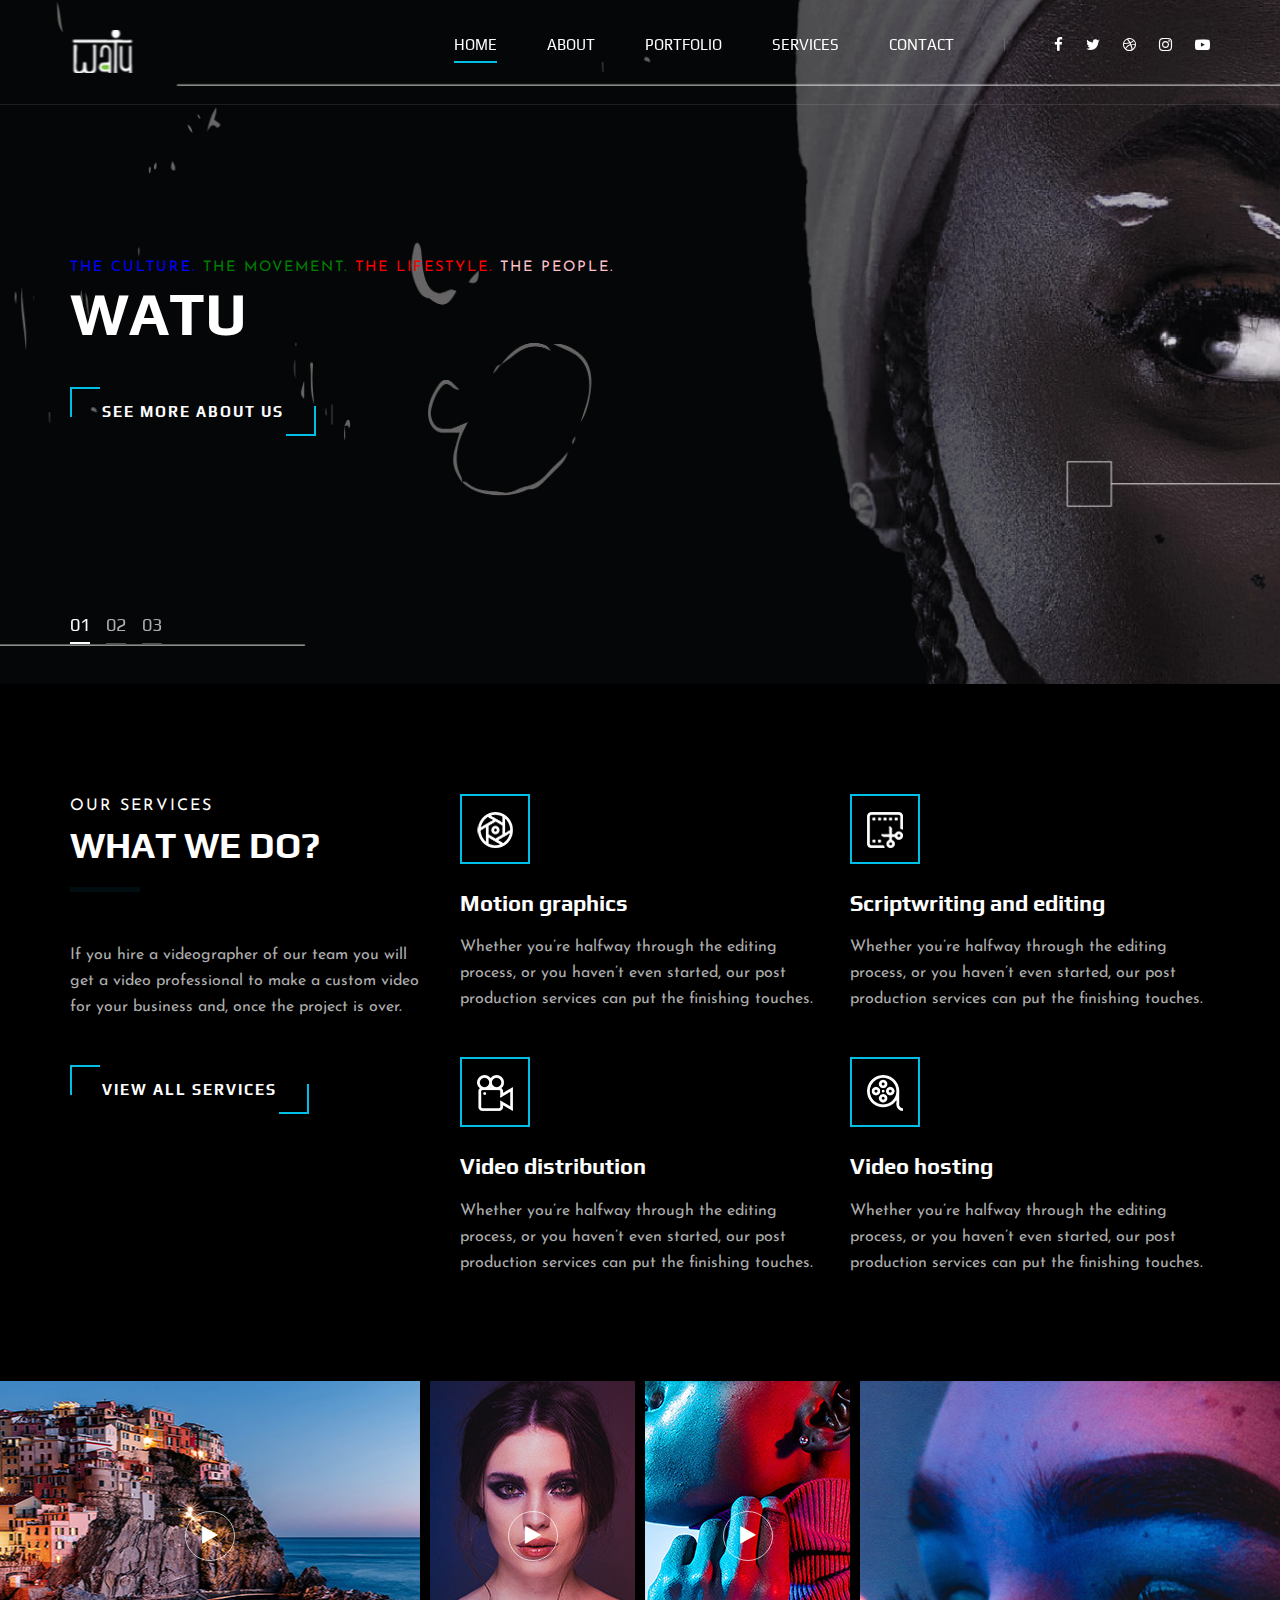
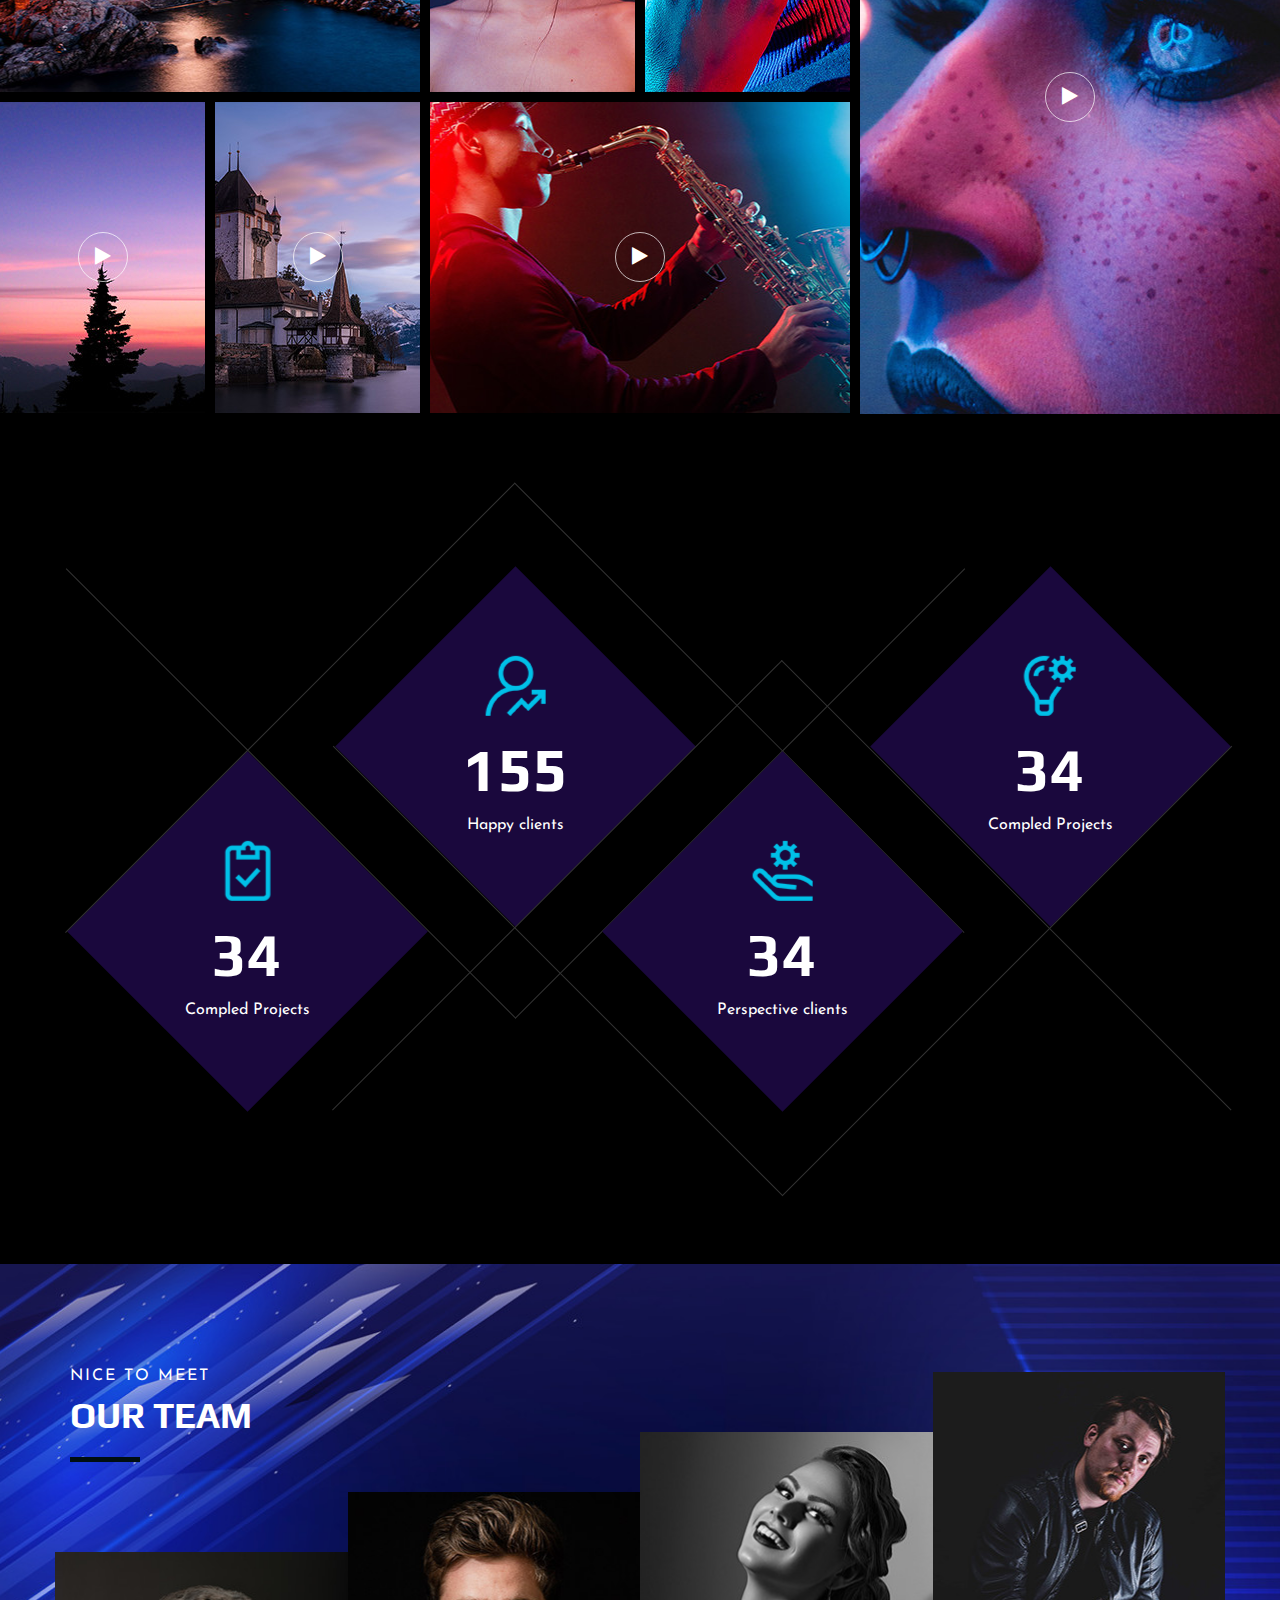
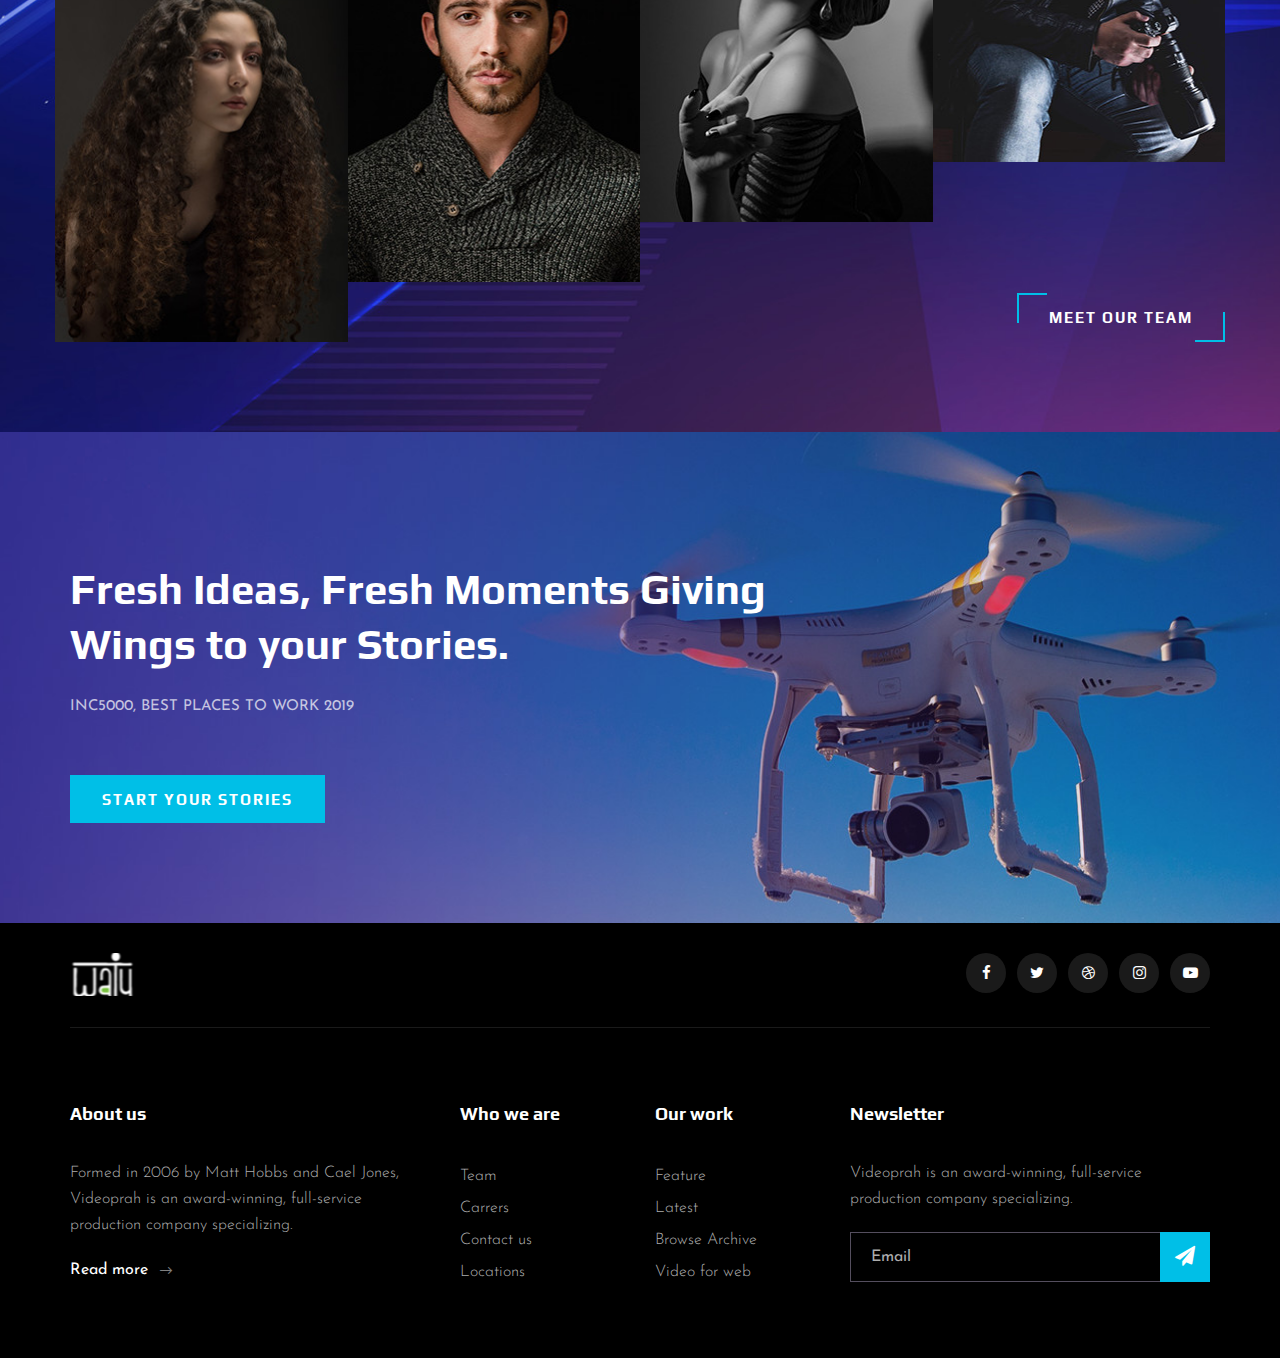
==== index.html @ 310c3f89 "first commit" ====
<!DOCTYPE html>
<html lang="zxx">

<head>
    <meta charset="UTF-8">
    <meta name="description" content="Watu Co">
    <meta name="keywords" content="Videograph, unica, creative, html">
    <meta name="viewport" content="width=device-width, initial-scale=1.0">
    <meta http-equiv="X-UA-Compatible" content="ie=edge">
    <link rel="icon" type="image/png" href="img/logo.png" />
    <title>WATU</title>

    <!-- Google Font -->
    <link href="https://fonts.googleapis.com/css2?family=Play:wght@400;700&display=swap" rel="stylesheet">
    <link href="https://fonts.googleapis.com/css2?family=Josefin+Sans:wght@300;400;500;600;700&display=swap"
        rel="stylesheet">

    <!-- Css Styles -->
    <link rel="stylesheet" href="css/bootstrap.min.css" type="text/css">
    <link rel="stylesheet" href="css/font-awesome.min.css" type="text/css">
    <link rel="stylesheet" href="css/elegant-icons.css" type="text/css">
    <link rel="stylesheet" href="css/owl.carousel.min.css" type="text/css">
    <link rel="stylesheet" href="css/magnific-popup.css" type="text/css">
    <link rel="stylesheet" href="css/slicknav.min.css" type="text/css">
    <link rel="stylesheet" href="css/style.css" type="text/css">
</head>

<body>
    <!-- Page Preloder -->
    <div id="preloder">
        <div class="loader"></div>
    </div>

    <!-- Header Section Begin -->
    <header class="header">
        <div class="container">
            <div class="row">
                <div class="col-lg-2">
                    <div class="header__logo">
                        <a href="./index.html"><img src="img/logo.png" alt=""></a>
                    </div>
                </div>
                <div class="col-lg-10">
                    <div class="header__nav__option">
                        <nav class="header__nav__menu mobile-menu">
                            <ul>
                                <li class="active"><a href="./index.html">Home</a></li>
                                <li><a href="./about.html">About</a></li>
                                <li><a href="./portfolio.html">Portfolio</a></li>
                                <li><a href="./services.html">Services</a></li>
                                <!-- <li><a href="#">Pages</a>
                                    <ul class="dropdown">
                                        <li><a href="./about.html">About</a></li>
                                        <li><a href="./portfolio.html">Portfolio</a></li>
                                        <li><a href="./blog.html">Blog</a></li>
                                        <li><a href="./blog-details.html">Blog Details</a></li>
                                    </ul>
                                </li> -->
                                <li><a href="./contact.html">Contact</a></li>
                            </ul>
                        </nav>
                        <div class="header__nav__social">
                            <a href="#"><i class="fa fa-facebook"></i></a>
                            <a href="#"><i class="fa fa-twitter"></i></a>
                            <a href="#"><i class="fa fa-dribbble"></i></a>
                            <a href="#"><i class="fa fa-instagram"></i></a>
                            <a href="#"><i class="fa fa-youtube-play"></i></a>
                        </div>
                    </div>
                </div>
            </div>
            <div id="mobile-menu-wrap"></div>
        </div>
    </header>
    <!-- Header End -->

    <!-- Hero Section Begin -->
    <section class="hero">
        <div class="hero__slider owl-carousel">
            <div class="hero__item set-bg" data-setbg="img/hero/hero-1.jpg">
                <div class="container">
                    <div class="row">
                        <div class="col-lg-6">
                            <div class="hero__text multi_color_text">
                                <!-- <span>THE CULTURE. THE MOVEMENT. THE LIFESTYLE. THE PEOPLE</span> -->
                                <!-- <span class="multi-color-text">THE CULTURE. THE MOVEMENT. THE LIFESTYLE. THE
                                    PEOPLE.</span> -->
                                <!-- To have all the words in different spans appear as one continuous sentence without line breaks, 
                                    you can use CSS to set the span elements to display: inline and remove any line breaks. Here's an updated example: -->
                                <span style="color: blue">THE CULTURE.</span><span style="color: green"> THE
                                    MOVEMENT.</span><span style="color: red"> THE LIFESTYLE.</span><span
                                    style="color: pink"> THE PEOPLE.</span>
                                <h2>WATU</h2>
                                <a href="#" class="primary-btn">See more about us</a>
                            </div>
                        </div>
                    </div>
                </div>
            </div>
            <div class="hero__item set-bg" data-setbg="img/hero/hero-1.jpg">
                <div class="container">
                    <div class="row">
                        <div class="col-lg-6">
                            <div class="hero__text multi_color_text">
                                <span style="color: blue">THE CULTURE.</span><span style="color: green"> THE
                                    MOVEMENT.</span><span style="color: red"> THE LIFESTYLE.</span><span
                                    style="color: pink"> THE PEOPLE.</span>
                                <h2>WATU</h2>
                                <a href="#" class="primary-btn">See more about us</a>
                            </div>
                        </div>
                    </div>
                </div>
            </div>
            <div class="hero__item set-bg" data-setbg="img/hero/hero-1.jpg">
                <div class="container">
                    <div class="row">
                        <div class="col-lg-6">
                            <div class="hero__text multi_color_text">
                                <span style="color: blue">THE CULTURE.</span><span style="color: green"> THE
                                    MOVEMENT.</span><span style="color: red"> THE LIFESTYLE.</span><span
                                    style="color: pink"> THE PEOPLE.</span>
                                <h2>WATU</h2>
                                <a href="#" class="primary-btn">See more about us</a>
                            </div>
                        </div>
                    </div>
                </div>
            </div>
        </div>
    </section>
    <!-- Hero Section End -->

    <!-- Services Section Begin -->
    <section class="services spad">
        <div class="container">
            <div class="row">
                <div class="col-lg-4">
                    <div class="services__title">
                        <div class="section-title">
                            <span>Our services</span>
                            <h2>What We do?</h2>
                        </div>
                        <p>If you hire a videographer of our team you will get a video professional to make a custom
                            video for your business and, once the project is over.</p>
                        <a href="#" class="primary-btn">View all services</a>
                    </div>
                </div>
                <div class="col-lg-8">
                    <div class="row">
                        <div class="col-lg-6 col-md-6 col-sm-6">
                            <div class="services__item">
                                <div class="services__item__icon">
                                    <img src="img/icons/si-1.png" alt="">
                                </div>
                                <h4>Motion graphics</h4>
                                <p>Whether you’re halfway through the editing process, or you haven’t even started, our
                                    post production services can put the finishing touches.</p>
                            </div>
                        </div>
                        <div class="col-lg-6 col-md-6 col-sm-6">
                            <div class="services__item">
                                <div class="services__item__icon">
                                    <img src="img/icons/si-2.png" alt="">
                                </div>
                                <h4>Scriptwriting and editing</h4>
                                <p>Whether you’re halfway through the editing process, or you haven’t even started, our
                                    post production services can put the finishing touches.</p>
                            </div>
                        </div>
                        <div class="col-lg-6 col-md-6 col-sm-6">
                            <div class="services__item">
                                <div class="services__item__icon">
                                    <img src="img/icons/si-3.png" alt="">
                                </div>
                                <h4>Video distribution</h4>
                                <p>Whether you’re halfway through the editing process, or you haven’t even started, our
                                    post production services can put the finishing touches.</p>
                            </div>
                        </div>
                        <div class="col-lg-6 col-md-6 col-sm-6">
                            <div class="services__item">
                                <div class="services__item__icon">
                                    <img src="img/icons/si-4.png" alt="">
                                </div>
                                <h4>Video hosting</h4>
                                <p>Whether you’re halfway through the editing process, or you haven’t even started, our
                                    post production services can put the finishing touches.</p>
                            </div>
                        </div>
                    </div>
                </div>
            </div>
        </div>
    </section>
    <!-- Services Section End -->

    <!-- Work Section Begin -->
    <section class="work">
        <div class="work__gallery">
            <div class="grid-sizer"></div>
            <div class="work__item wide__item set-bg" data-setbg="img/work/work-1.jpg">
                <a href="https://www.youtube.com/watch?v=LXb3EKWsInQ" class="play-btn video-popup"><i
                        class="fa fa-play"></i></a>
                <div class="work__item__hover">
                    <h4>VIP Auto Tires & Service</h4>
                    <ul>
                        <li>eCommerce</li>
                        <li>Magento</li>
                    </ul>
                </div>
            </div>
            <div class="work__item small__item set-bg" data-setbg="img/work/work-2.jpg">
                <a href="https://www.youtube.com/watch?v=LXb3EKWsInQ" class="play-btn video-popup"><i
                        class="fa fa-play"></i></a>
            </div>
            <div class="work__item small__item set-bg" data-setbg="img/work/work-3.jpg">
                <a href="https://www.youtube.com/watch?v=LXb3EKWsInQ" class="play-btn video-popup"><i
                        class="fa fa-play"></i></a>
            </div>
            <div class="work__item large__item set-bg" data-setbg="img/work/work-4.jpg">
                <a href="https://www.youtube.com/watch?v=LXb3EKWsInQ" class="play-btn video-popup"><i
                        class="fa fa-play"></i></a>
                <div class="work__item__hover">
                    <h4>VIP Auto Tires & Service</h4>
                    <ul>
                        <li>eCommerce</li>
                        <li>Magento</li>
                    </ul>
                </div>
            </div>
            <div class="work__item small__item set-bg" data-setbg="img/work/work-5.jpg">
                <a href="https://www.youtube.com/watch?v=LXb3EKWsInQ" class="play-btn video-popup"><i
                        class="fa fa-play"></i></a>
            </div>
            <div class="work__item small__item set-bg" data-setbg="img/work/work-6.jpg">
                <a href="https://www.youtube.com/watch?v=LXb3EKWsInQ" class="play-btn video-popup"><i
                        class="fa fa-play"></i></a>
            </div>
            <div class="work__item wide__item set-bg" data-setbg="img/work/work-7.jpg">
                <a href="https://www.youtube.com/watch?v=LXb3EKWsInQ" class="play-btn video-popup"><i
                        class="fa fa-play"></i></a>
                <div class="work__item__hover">
                    <h4>VIP Auto Tires & Service</h4>
                    <ul>
                        <li>eCommerce</li>
                        <li>Magento</li>
                    </ul>
                </div>
            </div>
        </div>
    </section>
    <!-- Work Section End -->

    <!-- Counter Section Begin -->
    <section class="counter">
        <div class="container">
            <div class="counter__content">
                <div class="row">
                    <div class="col-lg-3 col-md-6 col-sm-6">
                        <div class="counter__item">
                            <div class="counter__item__text">
                                <img src="img/icons/ci-1.png" alt="">
                                <h2 class="counter_num">230</h2>
                                <p>Compled Projects</p>
                            </div>
                        </div>
                    </div>
                    <div class="col-lg-3 col-md-6 col-sm-6">
                        <div class="counter__item second__item">
                            <div class="counter__item__text">
                                <img src="img/icons/ci-2.png" alt="">
                                <h2 class="counter_num">1068</h2>
                                <p>Happy clients</p>
                            </div>
                        </div>
                    </div>
                    <div class="col-lg-3 col-md-6 col-sm-6">
                        <div class="counter__item third__item">
                            <div class="counter__item__text">
                                <img src="img/icons/ci-3.png" alt="">
                                <h2 class="counter_num">230</h2>
                                <p>Perspective clients</p>
                            </div>
                        </div>
                    </div>
                    <div class="col-lg-3 col-md-6 col-sm-6">
                        <div class="counter__item four__item">
                            <div class="counter__item__text">
                                <img src="img/icons/ci-4.png" alt="">
                                <h2 class="counter_num">230</h2>
                                <p>Compled Projects</p>
                            </div>
                        </div>
                    </div>
                </div>
            </div>
        </div>
    </section>
    <!-- Counter Section End -->

    <!-- Team Section Begin -->
    <section class="team spad set-bg" data-setbg="img/team-bg.jpg">
        <div class="container">
            <div class="row">
                <div class="col-lg-12">
                    <div class="section-title team__title">
                        <span>Nice to meet</span>
                        <h2>OUR Team</h2>
                    </div>
                </div>
            </div>
            <div class="row">
                <div class="col-lg-3 col-md-6 col-sm-6 p-0">
                    <div class="team__item set-bg" data-setbg="img/team/team-1.jpg">
                        <div class="team__item__text">
                            <h4>AMANDA STONE</h4>
                            <p>Videographer</p>
                            <div class="team__item__social">
                                <a href="#"><i class="fa fa-facebook"></i></a>
                                <a href="#"><i class="fa fa-twitter"></i></a>
                                <a href="#"><i class="fa fa-dribbble"></i></a>
                                <a href="#"><i class="fa fa-instagram"></i></a>
                            </div>
                        </div>
                    </div>
                </div>
                <div class="col-lg-3 col-md-6 col-sm-6 p-0">
                    <div class="team__item team__item--second set-bg" data-setbg="img/team/team-2.jpg">
                        <div class="team__item__text">
                            <h4>AMANDA STONE</h4>
                            <p>Videographer</p>
                            <div class="team__item__social">
                                <a href="#"><i class="fa fa-facebook"></i></a>
                                <a href="#"><i class="fa fa-twitter"></i></a>
                                <a href="#"><i class="fa fa-dribbble"></i></a>
                                <a href="#"><i class="fa fa-instagram"></i></a>
                            </div>
                        </div>
                    </div>
                </div>
                <div class="col-lg-3 col-md-6 col-sm-6 p-0">
                    <div class="team__item team__item--third set-bg" data-setbg="img/team/team-3.jpg">
                        <div class="team__item__text">
                            <h4>AMANDA STONE</h4>
                            <p>Videographer</p>
                            <div class="team__item__social">
                                <a href="#"><i class="fa fa-facebook"></i></a>
                                <a href="#"><i class="fa fa-twitter"></i></a>
                                <a href="#"><i class="fa fa-dribbble"></i></a>
                                <a href="#"><i class="fa fa-instagram"></i></a>
                            </div>
                        </div>
                    </div>
                </div>
                <div class="col-lg-3 col-md-6 col-sm-6 p-0">
                    <div class="team__item team__item--four set-bg" data-setbg="img/team/team-4.jpg">
                        <div class="team__item__text">
                            <h4>AMANDA STONE</h4>
                            <p>Videographer</p>
                            <div class="team__item__social">
                                <a href="#"><i class="fa fa-facebook"></i></a>
                                <a href="#"><i class="fa fa-twitter"></i></a>
                                <a href="#"><i class="fa fa-dribbble"></i></a>
                                <a href="#"><i class="fa fa-instagram"></i></a>
                            </div>
                        </div>
                    </div>
                </div>
                <div class="col-lg-12 p-0">
                    <div class="team__btn">
                        <a href="#" class="primary-btn">Meet Our Team</a>
                    </div>
                </div>
            </div>
        </div>
    </section>
    <!-- Team Section End -->

    <!-- Call To Action Section Begin -->
    <section class="callto spad set-bg" data-setbg="img/callto-bg.jpg">
        <div class="container">
            <div class="row">
                <div class="col-lg-8">
                    <div class="callto__text">
                        <h2>Fresh Ideas, Fresh Moments Giving Wings to your Stories.</h2>
                        <p>INC5000, Best places to work 2019</p>
                        <a href="#">Start your stories</a>
                    </div>
                </div>
            </div>
        </div>
    </section>
    <!-- Call To Action Section End -->

    <!-- Footer Section Begin -->
    <footer class="footer">
        <div class="container">
            <div class="footer__top">
                <div class="row">
                    <div class="col-lg-6 col-md-6">
                        <div class="footer__top__logo">
                            <a href="#"><img src="img/logo.png" alt=""></a>
                        </div>
                    </div>
                    <div class="col-lg-6 col-md-6">
                        <div class="footer__top__social">
                            <a href="#"><i class="fa fa-facebook"></i></a>
                            <a href="#"><i class="fa fa-twitter"></i></a>
                            <a href="#"><i class="fa fa-dribbble"></i></a>
                            <a href="#"><i class="fa fa-instagram"></i></a>
                            <a href="#"><i class="fa fa-youtube-play"></i></a>
                        </div>
                    </div>
                </div>
            </div>
            <div class="footer__option">
                <div class="row">
                    <div class="col-lg-4 col-md-6 col-sm-6">
                        <div class="footer__option__item">
                            <h5>About us</h5>
                            <p>Formed in 2006 by Matt Hobbs and Cael Jones, Videoprah is an award-winning, full-service
                                production company specializing.</p>
                            <a href="#" class="read__more">Read more <span class="arrow_right"></span></a>
                        </div>
                    </div>
                    <div class="col-lg-2 col-md-3 col-sm-3">
                        <div class="footer__option__item">
                            <h5>Who we are</h5>
                            <ul>
                                <li><a href="#">Team</a></li>
                                <li><a href="#">Carrers</a></li>
                                <li><a href="#">Contact us</a></li>
                                <li><a href="#">Locations</a></li>
                            </ul>
                        </div>
                    </div>
                    <div class="col-lg-2 col-md-3 col-sm-3">
                        <div class="footer__option__item">
                            <h5>Our work</h5>
                            <ul>
                                <li><a href="#">Feature</a></li>
                                <li><a href="#">Latest</a></li>
                                <li><a href="#">Browse Archive</a></li>
                                <li><a href="#">Video for web</a></li>
                            </ul>
                        </div>
                    </div>
                    <div class="col-lg-4 col-md-12">
                        <div class="footer__option__item">
                            <h5>Newsletter</h5>
                            <p>Videoprah is an award-winning, full-service production company specializing.</p>
                            <form action="#">
                                <input type="text" placeholder="Email">
                                <button type="submit"><i class="fa fa-send"></i></button>
                            </form>
                        </div>
                    </div>
                </div>
            </div>
        </div>
    </footer>
    <!-- Footer Section End -->

    <!-- Js Plugins -->
    <script src="js/jquery-3.3.1.min.js"></script>
    <script src="js/bootstrap.min.js"></script>
    <script src="js/jquery.magnific-popup.min.js"></script>
    <script src="js/mixitup.min.js"></script>
    <script src="js/masonry.pkgd.min.js"></script>
    <script src="js/jquery.slicknav.js"></script>
    <script src="js/owl.carousel.min.js"></script>
    <script src="js/main.js"></script>
</body>

</html>
---- css/elegant-icons.css ----
@font-face {
	font-family: 'ElegantIcons';
	src:url('../fonts/ElegantIcons.eot');
	src:url('../fonts/ElegantIcons.eot?#iefix') format('embedded-opentype'),
		url('../fonts/ElegantIcons.woff') format('woff'),
		url('../fonts/ElegantIcons.ttf') format('truetype'),
		url('../fonts/ElegantIcons.svg#ElegantIcons') format('svg');
	font-weight: normal;
	font-style: normal;
}

/* Use the following CSS code if you want to use data attributes for inserting your icons */
[data-icon]:before {
	font-family: 'ElegantIcons';
	content: attr(data-icon);
	speak: none;
	font-weight: normal;
	font-variant: normal;
	text-transform: none;
	line-height: 1;
	-webkit-font-smoothing: antialiased;
	-moz-osx-font-smoothing: grayscale;
}

/* Use the following CSS code if you want to have a class per icon */
/*
Instead of a list of all class selectors,
you can use the generic selector below, but it's slower:
[class*="your-class-prefix"] {
*/
.arrow_up, .arrow_down, .arrow_left, .arrow_right, .arrow_left-up, .arrow_right-up, .arrow_right-down, .arrow_left-down, .arrow-up-down, .arrow_up-down_alt, .arrow_left-right_alt, .arrow_left-right, .arrow_expand_alt2, .arrow_expand_alt, .arrow_condense, .arrow_expand, .arrow_move, .arrow_carrot-up, .arrow_carrot-down, .arrow_carrot-left, .arrow_carrot-right, .arrow_carrot-2up, .arrow_carrot-2down, .arrow_carrot-2left, .arrow_carrot-2right, .arrow_carrot-up_alt2, .arrow_carrot-down_alt2, .arrow_carrot-left_alt2, .arrow_carrot-right_alt2, .arrow_carrot-2up_alt2, .arrow_carrot-2down_alt2, .arrow_carrot-2left_alt2, .arrow_carrot-2right_alt2, .arrow_triangle-up, .arrow_triangle-down, .arrow_triangle-left, .arrow_triangle-right, .arrow_triangle-up_alt2, .arrow_triangle-down_alt2, .arrow_triangle-left_alt2, .arrow_triangle-right_alt2, .arrow_back, .icon_minus-06, .icon_plus, .icon_close, .icon_check, .icon_minus_alt2, .icon_plus_alt2, .icon_close_alt2, .icon_check_alt2, .icon_zoom-out_alt, .icon_zoom-in_alt, .icon_search, .icon_box-empty, .icon_box-selected, .icon_minus-box, .icon_plus-box, .icon_box-checked, .icon_circle-empty, .icon_circle-slelected, .icon_stop_alt2, .icon_stop, .icon_pause_alt2, .icon_pause, .icon_menu, .icon_menu-square_alt2, .icon_menu-circle_alt2, .icon_ul, .icon_ol, .icon_adjust-horiz, .icon_adjust-vert, .icon_document_alt, .icon_documents_alt, .icon_pencil, .icon_pencil-edit_alt, .icon_pencil-edit, .icon_folder-alt, .icon_folder-open_alt, .icon_folder-add_alt, .icon_info_alt, .icon_error-oct_alt, .icon_error-circle_alt, .icon_error-triangle_alt, .icon_question_alt2, .icon_question, .icon_comment_alt, .icon_chat_alt, .icon_vol-mute_alt, .icon_volume-low_alt, .icon_volume-high_alt, .icon_quotations, .icon_quotations_alt2, .icon_clock_alt, .icon_lock_alt, .icon_lock-open_alt, .icon_key_alt, .icon_cloud_alt, .icon_cloud-upload_alt, .icon_cloud-download_alt, .icon_image, .icon_images, .icon_lightbulb_alt, .icon_gift_alt, .icon_house_alt, .icon_genius, .icon_mobile, .icon_tablet, .icon_laptop, .icon_desktop, .icon_camera_alt, .icon_mail_alt, .icon_cone_alt, .icon_ribbon_alt, .icon_bag_alt, .icon_creditcard, .icon_cart_alt, .icon_paperclip, .icon_tag_alt, .icon_tags_alt, .icon_trash_alt, .icon_cursor_alt, .icon_mic_alt, .icon_compass_alt, .icon_pin_alt, .icon_pushpin_alt, .icon_map_alt, .icon_drawer_alt, .icon_toolbox_alt, .icon_book_alt, .icon_calendar, .icon_film, .icon_table, .icon_contacts_alt, .icon_headphones, .icon_lifesaver, .icon_piechart, .icon_refresh, .icon_link_alt, .icon_link, .icon_loading, .icon_blocked, .icon_archive_alt, .icon_heart_alt, .icon_star_alt, .icon_star-half_alt, .icon_star, .icon_star-half, .icon_tools, .icon_tool, .icon_cog, .icon_cogs, .arrow_up_alt, .arrow_down_alt, .arrow_left_alt, .arrow_right_alt, .arrow_left-up_alt, .arrow_right-up_alt, .arrow_right-down_alt, .arrow_left-down_alt, .arrow_condense_alt, .arrow_expand_alt3, .arrow_carrot_up_alt, .arrow_carrot-down_alt, .arrow_carrot-left_alt, .arrow_carrot-right_alt, .arrow_carrot-2up_alt, .arrow_carrot-2dwnn_alt, .arrow_carrot-2left_alt, .arrow_carrot-2right_alt, .arrow_triangle-up_alt, .arrow_triangle-down_alt, .arrow_triangle-left_alt, .arrow_triangle-right_alt, .icon_minus_alt, .icon_plus_alt, .icon_close_alt, .icon_check_alt, .icon_zoom-out, .icon_zoom-in, .icon_stop_alt, .icon_menu-square_alt, .icon_menu-circle_alt, .icon_document, .icon_documents, .icon_pencil_alt, .icon_folder, .icon_folder-open, .icon_folder-add, .icon_folder_upload, .icon_folder_download, .icon_info, .icon_error-circle, .icon_error-oct, .icon_error-triangle, .icon_question_alt, .icon_comment, .icon_chat, .icon_vol-mute, .icon_volume-low, .icon_volume-high, .icon_quotations_alt, .icon_clock, .icon_lock, .icon_lock-open, .icon_key, .icon_cloud, .icon_cloud-upload, .icon_cloud-download, .icon_lightbulb, .icon_gift, .icon_house, .icon_camera, .icon_mail, .icon_cone, .icon_ribbon, .icon_bag, .icon_cart, .icon_tag, .icon_tags, .icon_trash, .icon_cursor, .icon_mic, .icon_compass, .icon_pin, .icon_pushpin, .icon_map, .icon_drawer, .icon_toolbox, .icon_book, .icon_contacts, .icon_archive, .icon_heart, .icon_profile, .icon_group, .icon_grid-2x2, .icon_grid-3x3, .icon_music, .icon_pause_alt, .icon_phone, .icon_upload, .icon_download, .social_facebook, .social_twitter, .social_pinterest, .social_googleplus, .social_tumblr, .social_tumbleupon, .social_wordpress, .social_instagram, .social_dribbble, .social_vimeo, .social_linkedin, .social_rss, .social_deviantart, .social_share, .social_myspace, .social_skype, .social_youtube, .social_picassa, .social_googledrive, .social_flickr, .social_blogger, .social_spotify, .social_delicious, .social_facebook_circle, .social_twitter_circle, .social_pinterest_circle, .social_googleplus_circle, .social_tumblr_circle, .social_stumbleupon_circle, .social_wordpress_circle, .social_instagram_circle, .social_dribbble_circle, .social_vimeo_circle, .social_linkedin_circle, .social_rss_circle, .social_deviantart_circle, .social_share_circle, .social_myspace_circle, .social_skype_circle, .social_youtube_circle, .social_picassa_circle, .social_googledrive_alt2, .social_flickr_circle, .social_blogger_circle, .social_spotify_circle, .social_delicious_circle, .social_facebook_square, .social_twitter_square, .social_pinterest_square, .social_googleplus_square, .social_tumblr_square, .social_stumbleupon_square, .social_wordpress_square, .social_instagram_square, .social_dribbble_square, .social_vimeo_square, .social_linkedin_square, .social_rss_square, .social_deviantart_square, .social_share_square, .social_myspace_square, .social_skype_square, .social_youtube_square, .social_picassa_square, .social_googledrive_square, .social_flickr_square, .social_blogger_square, .social_spotify_square, .social_delicious_square, .icon_printer, .icon_calulator, .icon_building, .icon_floppy, .icon_drive, .icon_search-2, .icon_id, .icon_id-2, .icon_puzzle, .icon_like, .icon_dislike, .icon_mug, .icon_currency, .icon_wallet, .icon_pens, .icon_easel, .icon_flowchart, .icon_datareport, .icon_briefcase, .icon_shield, .icon_percent, .icon_globe, .icon_globe-2, .icon_target, .icon_hourglass, .icon_balance, .icon_rook, .icon_printer-alt, .icon_calculator_alt, .icon_building_alt, .icon_floppy_alt, .icon_drive_alt, .icon_search_alt, .icon_id_alt, .icon_id-2_alt, .icon_puzzle_alt, .icon_like_alt, .icon_dislike_alt, .icon_mug_alt, .icon_currency_alt, .icon_wallet_alt, .icon_pens_alt, .icon_easel_alt, .icon_flowchart_alt, .icon_datareport_alt, .icon_briefcase_alt, .icon_shield_alt, .icon_percent_alt, .icon_globe_alt, .icon_clipboard {
	font-family: 'ElegantIcons';
	speak: none;
	font-style: normal;
	font-weight: normal;
	font-variant: normal;
	text-transform: none;
	line-height: 1;
	-webkit-font-smoothing: antialiased;
}
.arrow_up:before {
	content: "\21";
}
.arrow_down:before {
	content: "\22";
}
.arrow_left:before {
	content: "\23";
}
.arrow_right:before {
	content: "\24";
}
.arrow_left-up:before {
	content: "\25";
}
.arrow_right-up:before {
	content: "\26";
}
.arrow_right-down:before {
	content: "\27";
}
.arrow_left-down:before {
	content: "\28";
}
.arrow-up-down:before {
	content: "\29";
}
.arrow_up-down_alt:before {
	content: "\2a";
}
.arrow_left-right_alt:before {
	content: "\2b";
}
.arrow_left-right:before {
	content: "\2c";
}
.arrow_expand_alt2:before {
	content: "\2d";
}
.arrow_expand_alt:before {
	content: "\2e";
}
.arrow_condense:before {
	content: "\2f";
}
.arrow_expand:before {
	content: "\30";
}
.arrow_move:before {
	content: "\31";
}
.arrow_carrot-up:before {
	content: "\32";
}
.arrow_carrot-down:before {
	content: "\33";
}
.arrow_carrot-left:before {
	content: "\34";
}
.arrow_carrot-right:before {
	content: "\35";
}
.arrow_carrot-2up:before {
	content: "\36";
}
.arrow_carrot-2down:before {
	content: "\37";
}
.arrow_carrot-2left:before {
	content: "\38";
}
.arrow_carrot-2right:before {
	content: "\39";
}
.arrow_carrot-up_alt2:before {
	content: "\3a";
}
.arrow_carrot-down_alt2:before {
	content: "\3b";
}
.arrow_carrot-left_alt2:before {
	content: "\3c";
}
.arrow_carrot-right_alt2:before {
	content: "\3d";
}
.arrow_carrot-2up_alt2:before {
	content: "\3e";
}
.arrow_carrot-2down_alt2:before {
	content: "\3f";
}
.arrow_carrot-2left_alt2:before {
	content: "\40";
}
.arrow_carrot-2right_alt2:before {
	content: "\41";
}
.arrow_triangle-up:before {
	content: "\42";
}
.arrow_triangle-down:before {
	content: "\43";
}
.arrow_triangle-left:before {
	content: "\44";
}
.arrow_triangle-right:before {
	content: "\45";
}
.arrow_triangle-up_alt2:before {
	content: "\46";
}
.arrow_triangle-down_alt2:before {
	content: "\47";
}
.arrow_triangle-left_alt2:before {
	content: "\48";
}
.arrow_triangle-right_alt2:before {
	content: "\49";
}
.arrow_back:before {
	content: "\4a";
}
.icon_minus-06:before {
	content: "\4b";
}
.icon_plus:before {
	content: "\4c";
}
.icon_close:before {
	content: "\4d";
}
.icon_check:before {
	content: "\4e";
}
.icon_minus_alt2:before {
	content: "\4f";
}
.icon_plus_alt2:before {
	content: "\50";
}
.icon_close_alt2:before {
	content: "\51";
}
.icon_check_alt2:before {
	content: "\52";
}
.icon_zoom-out_alt:before {
	content: "\53";
}
.icon_zoom-in_alt:before {
	content: "\54";
}
.icon_search:before {
	content: "\55";
}
.icon_box-empty:before {
	content: "\56";
}
.icon_box-selected:before {
	content: "\57";
}
.icon_minus-box:before {
	content: "\58";
}
.icon_plus-box:before {
	content: "\59";
}
.icon_box-checked:before {
	content: "\5a";
}
.icon_circle-empty:before {
	content: "\5b";
}
.icon_circle-slelected:before {
	content: "\5c";
}
.icon_stop_alt2:before {
	content: "\5d";
}
.icon_stop:before {
	content: "\5e";
}
.icon_pause_alt2:before {
	content: "\5f";
}
.icon_pause:before {
	content: "\60";
}
.icon_menu:before {
	content: "\61";
}
.icon_menu-square_alt2:before {
	content: "\62";
}
.icon_menu-circle_alt2:before {
	content: "\63";
}
.icon_ul:before {
	content: "\64";
}
.icon_ol:before {
	content: "\65";
}
.icon_adjust-horiz:before {
	content: "\66";
}
.icon_adjust-vert:before {
	content: "\67";
}
.icon_document_alt:before {
	content: "\68";
}
.icon_documents_alt:before {
	content: "\69";
}
.icon_pencil:before {
	content: "\6a";
}
.icon_pencil-edit_alt:before {
	content: "\6b";
}
.icon_pencil-edit:before {
	content: "\6c";
}
.icon_folder-alt:before {
	content: "\6d";
}
.icon_folder-open_alt:before {
	content: "\6e";
}
.icon_folder-add_alt:before {
	content: "\6f";
}
.icon_info_alt:before {
	content: "\70";
}
.icon_error-oct_alt:before {
	content: "\71";
}
.icon_error-circle_alt:before {
	content: "\72";
}
.icon_error-triangle_alt:before {
	content: "\73";
}
.icon_question_alt2:before {
	content: "\74";
}
.icon_question:before {
	content: "\75";
}
.icon_comment_alt:before {
	content: "\76";
}
.icon_chat_alt:before {
	content: "\77";
}
.icon_vol-mute_alt:before {
	content: "\78";
}
.icon_volume-low_alt:before {
	content: "\79";
}
.icon_volume-high_alt:before {
	content: "\7a";
}
.icon_quotations:before {
	content: "\7b";
}
.icon_quotations_alt2:before {
	content: "\7c";
}
.icon_clock_alt:before {
	content: "\7d";
}
.icon_lock_alt:before {
	content: "\7e";
}
.icon_lock-open_alt:before {
	content: "\e000";
}
.icon_key_alt:before {
	content: "\e001";
}
.icon_cloud_alt:before {
	content: "\e002";
}
.icon_cloud-upload_alt:before {
	content: "\e003";
}
.icon_cloud-download_alt:before {
	content: "\e004";
}
.icon_image:before {
	content: "\e005";
}
.icon_images:before {
	content: "\e006";
}
.icon_lightbulb_alt:before {
	content: "\e007";
}
.icon_gift_alt:before {
	content: "\e008";
}
.icon_house_alt:before {
	content: "\e009";
}
.icon_genius:before {
	content: "\e00a";
}
.icon_mobile:before {
	content: "\e00b";
}
.icon_tablet:before {
	content: "\e00c";
}
.icon_laptop:before {
	content: "\e00d";
}
.icon_desktop:before {
	content: "\e00e";
}
.icon_camera_alt:before {
	content: "\e00f";
}
.icon_mail_alt:before {
	content: "\e010";
}
.icon_cone_alt:before {
	content: "\e011";
}
.icon_ribbon_alt:before {
	content: "\e012";
}
.icon_bag_alt:before {
	content: "\e013";
}
.icon_creditcard:before {
	content: "\e014";
}
.icon_cart_alt:before {
	content: "\e015";
}
.icon_paperclip:before {
	content: "\e016";
}
.icon_tag_alt:before {
	content: "\e017";
}
.icon_tags_alt:before {
	content: "\e018";
}
.icon_trash_alt:before {
	content: "\e019";
}
.icon_cursor_alt:before {
	content: "\e01a";
}
.icon_mic_alt:before {
	content: "\e01b";
}
.icon_compass_alt:before {
	content: "\e01c";
}
.icon_pin_alt:before {
	content: "\e01d";
}
.icon_pushpin_alt:before {
	content: "\e01e";
}
.icon_map_alt:before {
	content: "\e01f";
}
.icon_drawer_alt:before {
	content: "\e020";
}
.icon_toolbox_alt:before {
	content: "\e021";
}
.icon_book_alt:before {
	content: "\e022";
}
.icon_calendar:before {
	content: "\e023";
}
.icon_film:before {
	content: "\e024";
}
.icon_table:before {
	content: "\e025";
}
.icon_contacts_alt:before {
	content: "\e026";
}
.icon_headphones:before {
	content: "\e027";
}
.icon_lifesaver:before {
	content: "\e028";
}
.icon_piechart:before {
	content: "\e029";
}
.icon_refresh:before {
	content: "\e02a";
}
.icon_link_alt:before {
	content: "\e02b";
}
.icon_link:before {
	content: "\e02c";
}
.icon_loading:before {
	content: "\e02d";
}
.icon_blocked:before {
	content: "\e02e";
}
.icon_archive_alt:before {
	content: "\e02f";
}
.icon_heart_alt:before {
	content: "\e030";
}
.icon_star_alt:before {
	content: "\e031";
}
.icon_star-half_alt:before {
	content: "\e032";
}
.icon_star:before {
	content: "\e033";
}
.icon_star-half:before {
	content: "\e034";
}
.icon_tools:before {
	content: "\e035";
}
.icon_tool:before {
	content: "\e036";
}
.icon_cog:before {
	content: "\e037";
}
.icon_cogs:before {
	content: "\e038";
}
.arrow_up_alt:before {
	content: "\e039";
}
.arrow_down_alt:before {
	content: "\e03a";
}
.arrow_left_alt:before {
	content: "\e03b";
}
.arrow_right_alt:before {
	content: "\e03c";
}
.arrow_left-up_alt:before {
	content: "\e03d";
}
.arrow_right-up_alt:before {
	content: "\e03e";
}
.arrow_right-down_alt:before {
	content: "\e03f";
}
.arrow_left-down_alt:before {
	content: "\e040";
}
.arrow_condense_alt:before {
	content: "\e041";
}
.arrow_expand_alt3:before {
	content: "\e042";
}
.arrow_carrot_up_alt:before {
	content: "\e043";
}
.arrow_carrot-down_alt:before {
	content: "\e044";
}
.arrow_carrot-left_alt:before {
	content: "\e045";
}
.arrow_carrot-right_alt:before {
	content: "\e046";
}
.arrow_carrot-2up_alt:before {
	content: "\e047";
}
.arrow_carrot-2dwnn_alt:before {
	content: "\e048";
}
.arrow_carrot-2left_alt:before {
	content: "\e049";
}
.arrow_carrot-2right_alt:before {
	content: "\e04a";
}
.arrow_triangle-up_alt:before {
	content: "\e04b";
}
.arrow_triangle-down_alt:before {
	content: "\e04c";
}
.arrow_triangle-left_alt:before {
	content: "\e04d";
}
.arrow_triangle-right_alt:before {
	content: "\e04e";
}
.icon_minus_alt:before {
	content: "\e04f";
}
.icon_plus_alt:before {
	content: "\e050";
}
.icon_close_alt:before {
	content: "\e051";
}
.icon_check_alt:before {
	content: "\e052";
}
.icon_zoom-out:before {
	content: "\e053";
}
.icon_zoom-in:before {
	content: "\e054";
}
.icon_stop_alt:before {
	content: "\e055";
}
.icon_menu-square_alt:before {
	content: "\e056";
}
.icon_menu-circle_alt:before {
	content: "\e057";
}
.icon_document:before {
	content: "\e058";
}
.icon_documents:before {
	content: "\e059";
}
.icon_pencil_alt:before {
	content: "\e05a";
}
.icon_folder:before {
	content: "\e05b";
}
.icon_folder-open:before {
	content: "\e05c";
}
.icon_folder-add:before {
	content: "\e05d";
}
.icon_folder_upload:before {
	content: "\e05e";
}
.icon_folder_download:before {
	content: "\e05f";
}
.icon_info:before {
	content: "\e060";
}
.icon_error-circle:before {
	content: "\e061";
}
.icon_error-oct:before {
	content: "\e062";
}
.icon_error-triangle:before {
	content: "\e063";
}
.icon_question_alt:before {
	content: "\e064";
}
.icon_comment:before {
	content: "\e065";
}
.icon_chat:before {
	content: "\e066";
}
.icon_vol-mute:before {
	content: "\e067";
}
.icon_volume-low:before {
	content: "\e068";
}
.icon_volume-high:before {
	content: "\e069";
}
.icon_quotations_alt:before {
	content: "\e06a";
}
.icon_clock:before {
	content: "\e06b";
}
.icon_lock:before {
	content: "\e06c";
}
.icon_lock-open:before {
	content: "\e06d";
}
.icon_key:before {
	content: "\e06e";
}
.icon_cloud:before {
	content: "\e06f";
}
.icon_cloud-upload:before {
	content: "\e070";
}
.icon_cloud-download:before {
	content: "\e071";
}
.icon_lightbulb:before {
	content: "\e072";
}
.icon_gift:before {
	content: "\e073";
}
.icon_house:before {
	content: "\e074";
}
.icon_camera:before {
	content: "\e075";
}
.icon_mail:before {
	content: "\e076";
}
.icon_cone:before {
	content: "\e077";
}
.icon_ribbon:before {
	content: "\e078";
}
.icon_bag:before {
	content: "\e079";
}
.icon_cart:before {
	content: "\e07a";
}
.icon_tag:before {
	content: "\e07b";
}
.icon_tags:before {
	content: "\e07c";
}
.icon_trash:before {
	content: "\e07d";
}
.icon_cursor:before {
	content: "\e07e";
}
.icon_mic:before {
	content: "\e07f";
}
.icon_compass:before {
	content: "\e080";
}
.icon_pin:before {
	content: "\e081";
}
.icon_pushpin:before {
	content: "\e082";
}
.icon_map:before {
	content: "\e083";
}
.icon_drawer:before {
	content: "\e084";
}
.icon_toolbox:before {
	content: "\e085";
}
.icon_book:before {
	content: "\e086";
}
.icon_contacts:before {
	content: "\e087";
}
.icon_archive:before {
	content: "\e088";
}
.icon_heart:before {
	content: "\e089";
}
.icon_profile:before {
	content: "\e08a";
}
.icon_group:before {
	content: "\e08b";
}
.icon_grid-2x2:before {
	content: "\e08c";
}
.icon_grid-3x3:before {
	content: "\e08d";
}
.icon_music:before {
	content: "\e08e";
}
.icon_pause_alt:before {
	content: "\e08f";
}
.icon_phone:before {
	content: "\e090";
}
.icon_upload:before {
	content: "\e091";
}
.icon_download:before {
	content: "\e092";
}
.social_facebook:before {
	content: "\e093";
}
.social_twitter:before {
	content: "\e094";
}
.social_pinterest:before {
	content: "\e095";
}
.social_googleplus:before {
	content: "\e096";
}
.social_tumblr:before {
	content: "\e097";
}
.social_tumbleupon:before {
	content: "\e098";
}
.social_wordpress:before {
	content: "\e099";
}
.social_instagram:before {
	content: "\e09a";
}
.social_dribbble:before {
	content: "\e09b";
}
.social_vimeo:before {
	content: "\e09c";
}
.social_linkedin:before {
	content: "\e09d";
}
.social_rss:before {
	content: "\e09e";
}
.social_deviantart:before {
	content: "\e09f";
}
.social_share:before {
	content: "\e0a0";
}
.social_myspace:before {
	content: "\e0a1";
}
.social_skype:before {
	content: "\e0a2";
}
.social_youtube:before {
	content: "\e0a3";
}
.social_picassa:before {
	content: "\e0a4";
}
.social_googledrive:before {
	content: "\e0a5";
}
.social_flickr:before {
	content: "\e0a6";
}
.social_blogger:before {
	content: "\e0a7";
}
.social_spotify:before {
	content: "\e0a8";
}
.social_delicious:before {
	content: "\e0a9";
}
.social_facebook_circle:before {
	content: "\e0aa";
}
.social_twitter_circle:before {
	content: "\e0ab";
}
.social_pinterest_circle:before {
	content: "\e0ac";
}
.social_googleplus_circle:before {
	content: "\e0ad";
}
.social_tumblr_circle:before {
	content: "\e0ae";
}
.social_stumbleupon_circle:before {
	content: "\e0af";
}
.social_wordpress_circle:before {
	content: "\e0b0";
}
.social_instagram_circle:before {
	content: "\e0b1";
}
.social_dribbble_circle:before {
	content: "\e0b2";
}
.social_vimeo_circle:before {
	content: "\e0b3";
}
.social_linkedin_circle:before {
	content: "\e0b4";
}
.social_rss_circle:before {
	content: "\e0b5";
}
.social_deviantart_circle:before {
	content: "\e0b6";
}
.social_share_circle:before {
	content: "\e0b7";
}
.social_myspace_circle:before {
	content: "\e0b8";
}
.social_skype_circle:before {
	content: "\e0b9";
}
.social_youtube_circle:before {
	content: "\e0ba";
}
.social_picassa_circle:before {
	content: "\e0bb";
}
.social_googledrive_alt2:before {
	content: "\e0bc";
}
.social_flickr_circle:before {
	content: "\e0bd";
}
.social_blogger_circle:before {
	content: "\e0be";
}
.social_spotify_circle:before {
	content: "\e0bf";
}
.social_delicious_circle:before {
	content: "\e0c0";
}
.social_facebook_square:before {
	content: "\e0c1";
}
.social_twitter_square:before {
	content: "\e0c2";
}
.social_pinterest_square:before {
	content: "\e0c3";
}
.social_googleplus_square:before {
	content: "\e0c4";
}
.social_tumblr_square:before {
	content: "\e0c5";
}
.social_stumbleupon_square:before {
	content: "\e0c6";
}
.social_wordpress_square:before {
	content: "\e0c7";
}
.social_instagram_square:before {
	content: "\e0c8";
}
.social_dribbble_square:before {
	content: "\e0c9";
}
.social_vimeo_square:before {
	content: "\e0ca";
}
.social_linkedin_square:before {
	content: "\e0cb";
}
.social_rss_square:before {
	content: "\e0cc";
}
.social_deviantart_square:before {
	content: "\e0cd";
}
.social_share_square:before {
	content: "\e0ce";
}
.social_myspace_square:before {
	content: "\e0cf";
}
.social_skype_square:before {
	content: "\e0d0";
}
.social_youtube_square:before {
	content: "\e0d1";
}
.social_picassa_square:before {
	content: "\e0d2";
}
.social_googledrive_square:before {
	content: "\e0d3";
}
.social_flickr_square:before {
	content: "\e0d4";
}
.social_blogger_square:before {
	content: "\e0d5";
}
.social_spotify_square:before {
	content: "\e0d6";
}
.social_delicious_square:before {
	content: "\e0d7";
}
.icon_printer:before {
	content: "\e103";
}
.icon_calulator:before {
	content: "\e0ee";
}
.icon_building:before {
	content: "\e0ef";
}
.icon_floppy:before {
	content: "\e0e8";
}
.icon_drive:before {
	content: "\e0ea";
}
.icon_search-2:before {
	content: "\e101";
}
.icon_id:before {
	content: "\e107";
}
.icon_id-2:before {
	content: "\e108";
}
.icon_puzzle:before {
	content: "\e102";
}
.icon_like:before {
	content: "\e106";
}
.icon_dislike:before {
	content: "\e0eb";
}
.icon_mug:before {
	content: "\e105";
}
.icon_currency:before {
	content: "\e0ed";
}
.icon_wallet:before {
	content: "\e100";
}
.icon_pens:before {
	content: "\e104";
}
.icon_easel:before {
	content: "\e0e9";
}
.icon_flowchart:before {
	content: "\e109";
}
.icon_datareport:before {
	content: "\e0ec";
}
.icon_briefcase:before {
	content: "\e0fe";
}
.icon_shield:before {
	content: "\e0f6";
}
.icon_percent:before {
	content: "\e0fb";
}
.icon_globe:before {
	content: "\e0e2";
}
.icon_globe-2:before {
	content: "\e0e3";
}
.icon_target:before {
	content: "\e0f5";
}
.icon_hourglass:before {
	content: "\e0e1";
}
.icon_balance:before {
	content: "\e0ff";
}
.icon_rook:before {
	content: "\e0f8";
}
.icon_printer-alt:before {
	content: "\e0fa";
}
.icon_calculator_alt:before {
	content: "\e0e7";
}
.icon_building_alt:before {
	content: "\e0fd";
}
.icon_floppy_alt:before {
	content: "\e0e4";
}
.icon_drive_alt:before {
	content: "\e0e5";
}
.icon_search_alt:before {
	content: "\e0f7";
}
.icon_id_alt:before {
	content: "\e0e0";
}
.icon_id-2_alt:before {
	content: "\e0fc";
}
.icon_puzzle_alt:before {
	content: "\e0f9";
}
.icon_like_alt:before {
	content: "\e0dd";
}
.icon_dislike_alt:before {
	content: "\e0f1";
}
.icon_mug_alt:before {
	content: "\e0dc";
}
.icon_currency_alt:before {
	content: "\e0f3";
}
.icon_wallet_alt:before {
	content: "\e0d8";
}
.icon_pens_alt:before {
	content: "\e0db";
}
.icon_easel_alt:before {
	content: "\e0f0";
}
.icon_flowchart_alt:before {
	content: "\e0df";
}
.icon_datareport_alt:before {
	content: "\e0f2";
}
.icon_briefcase_alt:before {
	content: "\e0f4";
}
.icon_shield_alt:before {
	content: "\e0d9";
}
.icon_percent_alt:before {
	content: "\e0da";
}
.icon_globe_alt:before {
	content: "\e0de";
}
.icon_clipboard:before {
	content: "\e0e6";
}


	.glyph {
		float: left;
		text-align: center;
		padding: .75em;
		margin: .4em 1.5em .75em 0;
		width: 6em;
text-shadow: none;
	}
        .glyph_big {
        font-size: 128px;
        color: #59c5dc;
        float: left;
        margin-right: 20px;
        }

        .glyph div { padding-bottom: 10px;}

	.glyph input {
		font-family: consolas, monospace;
		font-size: 12px;
		width: 100%;
		text-align: center;
		border: 0;
		box-shadow: 0 0 0 1px #ccc;
		padding: .2em;
                -moz-border-radius: 5px;
                -webkit-border-radius: 5px;
	}
	.centered {
		margin-left: auto;
		margin-right: auto;
	}
	.glyph .fs1 {
		font-size: 2em;
	}
---- css/style.css ----
/******************************************************************
******************************************************************/
/*------------------------------------------------------------------
[Table of contents]

1.  Template default CSS
	1.1	Variables
	1.2	Mixins
	1.3	Flexbox
	1.4	Reset
2.  Helper Css
3.  Header Section
4.  Hero Section
5.  Services Section
6.  Counter Section
7.  Team Section
8.  Latest Section
9.  Contact
10.  Footer Style
-------------------------------------------------------------------*/
/*----------------------------------------*/
/* Template default CSS
/*----------------------------------------*/
html,
body {
  height: 100%;
  font-family: "Josefin Sans", sans-serif;
  -webkit-font-smoothing: antialiased;
}

h1,
h2,
h3,
h4,
h5,
h6 {
  margin: 0;
  color: #111111;
  font-weight: 400;
  font-family: "Play", sans-serif;
}

h1 {
  font-size: 70px;
}

h2 {
  font-size: 36px;
}

h3 {
  font-size: 30px;
}

h4 {
  font-size: 24px;
}

h5 {
  font-size: 18px;
}

h6 {
  font-size: 16px;
}

p {
  font-size: 16px;
  font-family: "Josefin Sans", sans-serif;
  color: #adadad;
  font-weight: 400;
  line-height: 26px;
  margin: 0 0 15px 0;
}

img {
  max-width: 100%;
}

input:focus,
select:focus,
button:focus,
textarea:focus {
  outline: none;
}

a:hover,
a:focus {
  text-decoration: none;
  outline: none;
  color: #fff;
}

ul,
ol {
  padding: 0;
  margin: 0;
}

/*---------------------
  Helper CSS
-----------------------*/
.section-title {
  margin-bottom: 50px;
}

.section-title.center-title {
  text-align: center;
}

.section-title.center-title h2:after {
  right: 0;
  margin: 0 auto;
}

.section-title span {
  color: #ffffff;
  display: block;
  font-size: 16px;
  letter-spacing: 2px;
  text-transform: uppercase;
  margin-bottom: 6px;
}

.section-title h2 {
  color: #ffffff;
  font-weight: 700;
  text-transform: uppercase;
  position: relative;
  padding-bottom: 25px;
}

.section-title h2:after {
  position: absolute;
  left: 0;
  bottom: 0;
  height: 5px;
  width: 70px;
  background: #000e11;
  content: "";
}

.set-bg {
  background-repeat: no-repeat;
  background-size: cover;
  background-position: top center;
}

.spad {
  padding-top: 100px;
  padding-bottom: 100px;
}

.text-white h1,
.text-white h2,
.text-white h3,
.text-white h4,
.text-white h5,
.text-white h6,
.text-white p,
.text-white span,
.text-white li,
.text-white a {
  color: #fff;
}

/* buttons */
.primary-btn {
  display: inline-block;
  font-size: 15px;
  font-family: "Play", sans-serif;
  font-weight: 700;
  padding: 14px 32px 12px;
  color: #ffffff;
  text-transform: uppercase;
  letter-spacing: 2px;
  position: relative;
  z-index: 1;
}

.primary-btn:hover:before {
  height: 100%;
  width: 100%;
}

.primary-btn:hover:after {
  height: 100%;
  width: 100%;
}

.primary-btn:before {
  position: absolute;
  left: 0;
  top: 0;
  height: 30px;
  width: 30px;
  border-left: 2px solid #00bfe7;
  border-top: 2px solid #00bfe7;
  content: "";
  z-index: -1;
  -webkit-transition: all, 0.7s;
  -o-transition: all, 0.7s;
  transition: all, 0.7s;
}

.primary-btn:after {
  position: absolute;
  right: 0;
  bottom: 0;
  height: 30px;
  width: 30px;
  border-right: 2px solid #00bfe7;
  border-bottom: 2px solid #00bfe7;
  content: "";
  z-index: -1;
  -webkit-transition: all, 0.7s;
  -o-transition: all, 0.7s;
  transition: all, 0.7s;
}

.site-btn {
  font-size: 15px;
  color: #ffffff;
  background: #00bfe7;
  font-family: "Play", sans-serif;
  font-weight: 700;
  border: none;
  display: inline-block;
  text-transform: uppercase;
  letter-spacing: 2px;
  padding: 14px 34px 12px;
  width: 100%;
}

/* Preloder */
#preloder {
  position: fixed;
  width: 100%;
  height: 100%;
  top: 0;
  left: 0;
  z-index: 999999;
  background: #000;
}

.loader {
  width: 40px;
  height: 40px;
  position: absolute;
  top: 50%;
  left: 50%;
  margin-top: -13px;
  margin-left: -13px;
  border-radius: 60px;
  animation: loader 0.8s linear infinite;
  -webkit-animation: loader 0.8s linear infinite;
}

@keyframes loader {
  0% {
    -webkit-transform: rotate(0deg);
    transform: rotate(0deg);
    border: 4px solid #f44336;
    border-left-color: transparent;
  }

  50% {
    -webkit-transform: rotate(180deg);
    transform: rotate(180deg);
    border: 4px solid #673ab7;
    border-left-color: transparent;
  }

  100% {
    -webkit-transform: rotate(360deg);
    transform: rotate(360deg);
    border: 4px solid #f44336;
    border-left-color: transparent;
  }
}

@-webkit-keyframes loader {
  0% {
    -webkit-transform: rotate(0deg);
    border: 4px solid #f44336;
    border-left-color: transparent;
  }

  50% {
    -webkit-transform: rotate(180deg);
    border: 4px solid #673ab7;
    border-left-color: transparent;
  }

  100% {
    -webkit-transform: rotate(360deg);
    border: 4px solid #f44336;
    border-left-color: transparent;
  }
}

/*---------------------
  Header
-----------------------*/
.header {
  position: absolute;
  left: 0;
  top: 0;
  width: 100%;
  background: transparent;
  border-bottom: 1px solid rgba(255, 255, 255, 0.1);
  z-index: 9;
}

.header__logo {
  padding: 30px 0;
}

.header__logo a {
  display: inline-block;
}

.header__nav__option {
  text-align: right;
  padding: 28px 0px;
}

.header__nav__menu {
  display: inline-block;
  margin-right: 45px;
}

.header__nav__menu ul li {
  list-style: none;
  display: inline-block;
  margin-right: 45px;
  position: relative;
}

.header__nav__menu ul li.active a:after {
  -webkit-transform: scale(1);
  -ms-transform: scale(1);
  transform: scale(1);
}

.header__nav__menu ul li:hover a:after {
  -webkit-transform: scale(1);
  -ms-transform: scale(1);
  transform: scale(1);
}

.header__nav__menu ul li:hover .dropdown {
  top: 34px;
  opacity: 1;
  visibility: visible;
}

.header__nav__menu ul li:last-child {
  margin-right: 0;
}

.header__nav__menu ul li .dropdown {
  position: absolute;
  left: 0;
  top: 60px;
  width: 140px;
  background: #ffffff;
  text-align: left;
  padding: 2px 0;
  z-index: 9;
  opacity: 0;
  visibility: hidden;
  -webkit-transition: all, 0.3s;
  -o-transition: all, 0.3s;
  transition: all, 0.3s;
}

.header__nav__menu ul li .dropdown li {
  display: block;
  margin-right: 0;
}

.header__nav__menu ul li .dropdown li a {
  font-size: 14px;
  color: #111111;
  padding: 8px 20px;
  text-transform: capitalize;
}

.header__nav__menu ul li .dropdown li a:after {
  display: none;
}

.header__nav__menu ul li a {
  font-size: 15px;
  font-family: "Play", sans-serif;
  color: #ffffff;
  display: block;
  text-transform: uppercase;
  position: relative;
  padding: 6px 0;
}

.header__nav__menu ul li a:after {
  position: absolute;
  left: 0;
  bottom: 0;
  width: 100%;
  height: 2px;
  background: #00bfe7;
  content: "";
  -webkit-transform: scale(0);
  -ms-transform: scale(0);
  transform: scale(0);
  -webkit-transition: all, 0.3s;
  -o-transition: all, 0.3s;
  transition: all, 0.3s;
}

.header__nav__social {
  display: inline-block;
  position: relative;
  padding-left: 50px;
}

.header__nav__social:before {
  position: absolute;
  left: 0;
  top: 4px;
  height: 13px;
  width: 1px;
  background: rgba(225, 225, 225, 0.2);
  content: "";
}

.header__nav__social a {
  color: #ffffff;
  font-size: 15px;
  margin-right: 18px;
}

.header__nav__social a:last-child {
  margin-right: 0;
}

.slicknav_menu {
  display: none;
}

/*---------------------
  Hero
-----------------------*/
.hero__slider.owl-carousel .owl-item.active .hero__text span {
  top: 0;
  opacity: 1;
}

.hero__slider.owl-carousel .owl-item.active .hero__text h2 {
  top: 0;
  opacity: 1;
}

.hero__slider.owl-carousel .owl-item.active .hero__text .primary-btn {
  top: 0;
  opacity: 1;
}

.hero__slider.owl-carousel .owl-dots {
  position: absolute;
  left: 0;
  right: 0;
  bottom: 45px;
  width: 100%;
  max-width: 1140px;
  margin: 0 auto;
}

.hero__slider.owl-carousel .owl-dots button {
  color: #adadad;
  font-size: 18px;
  font-family: "Play", sans-serif;
  margin-right: 16px;
  position: relative;
  display: inline-block;
}

.hero__slider.owl-carousel .owl-dots button.active {
  color: #ffffff;
}

.hero__slider.owl-carousel .owl-dots button.active:after {
  background: #ffffff;
  height: 2px;
}

.hero__slider.owl-carousel .owl-dots button:after {
  position: absolute;
  left: 0;
  bottom: -6px;
  width: 100%;
  height: 1px;
  background: rgba(255, 255, 255, 0.3);
  content: "";
}

.hero__slider.owl-carousel .owl-dots button:last-child {
  margin-right: 0;
}

.hero__item {
  height: 684px;
  padding-top: 255px;
}

.hero__text span {
  /* color: #ffffff; */
  display: block;
  font-size: 14.5px;
  letter-spacing: 2px;
  text-transform: uppercase;
  margin-bottom: 18px;
  position: relative;
  top: 100px;
  opacity: 0;
  -webkit-transition: all, 0.3s;
  -o-transition: all, 0.3s;
  transition: all, 0.3s;
}

/* .multi-color-text {
  background: linear-gradient(90deg, blue 0%, blue 23%, green 25%, green 51%, red 49%, red 77%, pink 75%, pink 100%);
  -webkit-background-clip: text;
  color: transparent;
} */
.multi_color_text span {
  display: inline;
}


.hero__text h2 {
  color: #ffffff;
  font-size: 60px;
  font-weight: 700;
  line-height: 70px;
  text-transform: uppercase;
  margin-bottom: 38px;
  position: relative;
  top: 100px;
  opacity: 0;
  -webkit-transition: all, 0.5s;
  -o-transition: all, 0.5s;
  transition: all, 0.5s;
}

.hero__text .primary-btn {
  position: relative;
  top: 100px;
  opacity: 0;
  -webkit-transition: all, 0.7s;
  -o-transition: all, 0.7s;
  transition: all, 0.7s;
}

/*---------------------
  Work
-----------------------*/
.work {
  overflow: hidden;
  /* background: #100028; */
  background: #000000;
}

.work__gallery {
  margin-right: -10px;
}

.work__item {
  height: 311px !important;
  width: calc(16.67% - 10px);
  margin-right: 10px;
  margin-bottom: 10px;
  float: left;
  position: relative;
  overflow: hidden;
  display: -webkit-box;
  display: -ms-flexbox;
  display: flex;
  -webkit-box-align: center;
  -ms-flex-align: center;
  align-items: center;
  -webkit-box-pack: center;
  -ms-flex-pack: center;
  justify-content: center;
}

.work__item:hover .work__item__hover {
  bottom: 0;
}

.work__item.large__item {
  height: 633px !important;
  width: calc(33.33% - 10px);
}

.work__item.wide__item {
  width: calc(33.33% - 10px);
  height: 311px !important;
}

.work__item .play-btn {
  display: inline-block;
  color: #ffffff;
  font-size: 20px;
  height: 50px;
  width: 50px;
  line-height: 50px;
  text-align: center;
  border: 1px solid rgba(255, 255, 255, 0.7);
  border-radius: 50%;
}

.grid-sizer {
  width: calc(16.67% - 10px);
}

.work__item__hover {
  background: rgba(0, 0, 0, 0.5);
  position: absolute;
  left: 0;
  bottom: -300px;
  width: 100%;
  padding: 25px 30px 20px;
  -webkit-transition: all, 0.5s;
  -o-transition: all, 0.5s;
  transition: all, 0.5s;
}

.work__item__hover h4 {
  font-size: 22px;
  color: #ffffff;
  font-weight: 700;
}

.work__item__hover ul li {
  color: #adadad;
  list-style: none;
  font-size: 16px;
  margin-right: 23px;
  position: relative;
  display: inline-block;
}

.work__item__hover ul li:after {
  position: absolute;
  right: -18px;
  top: 1px;
  content: "/";
}

.work__item__hover ul li:last-child {
  margin-right: 0;
}

.work__item__hover ul li:last-child:after {
  display: none;
}

/*---------------------
  Counter
-----------------------*/
.counter {
  /* background: #100028; */
  background: #000000;
  height: 840px;
  padding-top: 380px;
  overflow: hidden;
}

.counter__content {
  padding: 0px 50px;
}

.counter__item {
  background: #1a083d;
  /* background: #000000; */
  -webkit-transform: rotate(45deg);
  -ms-transform: rotate(45deg);
  transform: rotate(45deg);
  height: 255px;
  width: 255px;
  display: -webkit-box;
  display: -ms-flexbox;
  display: flex;
  -webkit-box-align: center;
  -ms-flex-align: center;
  align-items: center;
  -webkit-box-pack: center;
  -ms-flex-pack: center;
  justify-content: center;
  text-align: center;
  position: relative;
  z-index: 1;
}

.counter__item::before {
  position: absolute;
  left: -1px;
  bottom: -2px;
  height: 636px;
  width: 636px;
  border-left: 1px solid #333333;
  border-top: 1px solid #333333;
  content: "";
  z-index: -1;
}

.counter__item.second__item {
  margin-top: -185px;
}

.counter__item.second__item:before {
  left: -316px;
  bottom: -65px;
  border-right: 1px solid #333333;
  border-bottom: 1px solid #333333;
  border-left: none;
  border-top: none;
}

.counter__item.four__item {
  margin-top: -185px;
}

.counter__item.four__item:before {
  left: -380px;
  bottom: -380px;
  border-right: 1px solid #333333;
  border-bottom: 1px solid #333333;
  border-left: none;
  border-top: none;
}

.counter__item.third__item:before {
  left: -65px;
  bottom: -317px;
}

.counter__item__text {
  -webkit-transform: rotate(-45deg);
  -ms-transform: rotate(-45deg);
  transform: rotate(-45deg);
}

.counter__item__text h2 {
  font-size: 60px;
  color: #ffffff;
  font-weight: 700;
  margin-bottom: 6px;
  margin-top: 18px;
}

.counter__item__text p {
  color: #ffffff;
  margin-bottom: 0;
}

/*---------------------
  Team
-----------------------*/
.team {
  padding-bottom: 90px;
}

.section-title.team__title {
  margin-bottom: 90px;
}

.team__item {
  height: 390px;
  position: relative;
  overflow: hidden;
}

.team__item:hover .team__item__text {
  bottom: 0;
}

.team__item.team__item--second {
  margin-top: -60px;
}

.team__item.team__item--third {
  margin-top: -120px;
}

.team__item.team__item--four {
  margin-top: -180px;
}

.team__item__text {
  text-align: center;
  position: absolute;
  left: 0;
  bottom: -500px;
  width: 100%;
  padding: 50px 0 30px;
  z-index: 1;
  -webkit-transition: all, 0.5s;
  -o-transition: all, 0.5s;
  transition: all, 0.5s;
}

.team__item__text:before {
  position: absolute;
  left: 0;
  top: 0;
  height: 100%;
  width: 100%;
  background: url(../img/team/team-hover.png);
  content: "";
  z-index: -1;
}

.team__item__text h4 {
  font-size: 22px;
  color: #ffffff;
  font-weight: 700;
  text-transform: uppercase;
  margin-bottom: 10px;
}

.team__item__text p {
  color: #ffffff;
  font-weight: 300px;
  margin-bottom: 12px;
}

.team__item__text .team__item__social a {
  color: #ffffff;
  display: inline-block;
  font-size: 15px;
  margin-right: 18px;
}

.team__item__text .team__item__social a:last-child {
  margin-right: 0;
}

.team__btn {
  position: absolute;
  right: 0;
  bottom: 0;
}

/*---------------------
  Latest
-----------------------*/
.latest {
  background: #100028;
  padding-bottom: 80px;
}

.blog__item.latest__item {
  margin-bottom: 0;
}

.blog__item.latest__item:hover {
  border: 1px solid #222222 !important;
  background: url(../img/blog/blog-1.jpg);
  background-size: cover;
}

.latest__slider.owl-carousel .owl-item .col-lg-4 {
  max-width: 100%;
}

.latest__slider.owl-carousel .owl-dots {
  text-align: center;
  padding-top: 35px;
}

.latest__slider.owl-carousel .owl-dots button {
  height: 8px;
  width: 8px;
  background: rgba(255, 255, 255, 0.2);
  border-radius: 50%;
  margin-right: 10px;
}

.latest__slider.owl-carousel .owl-dots button.active {
  background: #00bfe7;
}

.latest__slider.owl-carousel .owl-dots button:last-child {
  margin-right: 0;
}

/*---------------------
  Call To Active
-----------------------*/
.callto {
  padding-top: 130px;
}

.callto.sp__callto {
  padding-top: 0;
  background: #100028;
}

.callto__text h2 {
  color: #ffffff;
  font-size: 42px;
  font-weight: 700;
  line-height: 55px;
  margin-bottom: 22px;
}

.callto__text p {
  font-size: 15px;
  color: #ffffff;
  opacity: 0.7;
  text-transform: uppercase;
  margin-bottom: 55px;
}

.callto__text a {
  color: #ffffff;
  background: #00bfe7;
  font-size: 15px;
  font-weight: 700;
  font-family: "Play", sans-serif;
  letter-spacing: 2px;
  text-transform: uppercase;
  display: inline-block;
  padding: 14px 32px 12px;
}

/*---------------------
  Footer
-----------------------*/
.footer {
  /* background: #0a0119; */
  background: #000000;
}

.footer__top {
  padding: 30px 0;
  border-bottom: 1px solid rgba(255, 255, 255, 0.1);
}

.footer__top__logo {
  line-height: 40px;
}

.footer__top__logo a {
  display: inline-block;
}

.footer__top__social {
  text-align: right;
}

.footer__top__social a {
  display: inline-block;
  font-size: 15px;
  color: #ffffff;
  height: 40px;
  width: 40px;
  background: rgba(255, 255, 255, 0.1);
  border-radius: 50%;
  line-height: 44px;
  text-align: center;
  margin-right: 6px;
}

.footer__top__social a:last-child {
  margin-right: 0;
}

.footer__option {
  padding-bottom: 35px;
  padding-top: 75px;
}

.footer__option__item {
  margin-bottom: 35px;
}

.footer__option__item h5 {
  color: #ffffff;
  font-weight: 700;
  margin-bottom: 35px;
}

.footer__option__item p {
  font-weight: 300;
  margin-bottom: 20px;
}

.footer__option__item .read__more {
  font-size: 16px;
  color: #ffffff;
}

.footer__option__item .read__more span {
  font-size: 16px;
  color: #ffffff;
  opacity: 0.5;
  position: relative;
  top: 4px;
  margin-left: 5px;
}

.footer__option__item ul li {
  list-style: none;
}

.footer__option__item ul li a {
  color: #adadad;
  font-size: 16px;
  font-weight: 300;
  line-height: 32px;
}

.footer__option__item form {
  position: relative;
}

.footer__option__item form input {
  height: 50px;
  width: 100%;
  padding-left: 20px;
  border: 1px solid #544E5E;
  background: transparent;
  font-size: 16px;
  color: #adadad;
}

.footer__option__item form input::-webkit-input-placeholder {
  color: #adadad;
}

.footer__option__item form input::-moz-placeholder {
  color: #adadad;
}

.footer__option__item form input:-ms-input-placeholder {
  color: #adadad;
}

.footer__option__item form input::-ms-input-placeholder {
  color: #adadad;
}

.footer__option__item form input::placeholder {
  color: #adadad;
}

.footer__option__item form button {
  font-size: 20px;
  color: #ffffff;
  border: none;
  height: 50px;
  width: 50px;
  background: #00bfe7;
  line-height: 50px;
  text-align: center;
  position: absolute;
  right: 0;
  top: 0;
}

.footer__copyright {
  border-top: 1px solid rgba(255, 255, 255, 0.1);
  padding: 30px 0;
}

.footer__copyright__text {
  margin-bottom: 0;
  font-weight: 300;
}

.footer__copyright__text i {
  color: #00bfe7;
}

.footer__copyright__text a {
  color: #00bfe7;
}

/*---------------------
  Breadcrumb
-----------------------*/
.breadcrumb-option {
  padding-top: 180px;
}

.breadcrumb__text h2 {
  color: #ffffff;
  font-size: 50px;
  font-weight: 700;
  margin-bottom: 12px;
}

.breadcrumb__links a {
  font-size: 16px;
  color: #ffffff;
  font-weight: 300;
  display: inline-block;
  margin-right: 32px;
  position: relative;
}

.breadcrumb__links a:after {
  position: absolute;
  right: -22px;
  top: -3px;
  content: "/";
  color: #adadad;
  font-size: 20px;
}

.breadcrumb__links span {
  font-size: 16px;
  color: #adadad;
  font-weight: 300;
  display: inline-block;
}

/*---------------------
  About
-----------------------*/
.about {
  background: #100028;
  padding-bottom: 150px;
}

.about__pic__item {
  height: 235px;
  margin-right: -10px;
  margin-bottom: 20px;
}

.about__pic__item.about__pic__item--large {
  height: 490px;
}

.about__text {
  padding-left: 30px;
}

.about__text .services__item .services__item__icon:after {
  border-color: #281A3E;
}

.about__text__desc {
  margin-top: -10px;
}

/*---------------------
  Testimonial
-----------------------*/
.testimonial {
  padding-bottom: 60px;
}

.testimonial__slider.owl-carousel .owl-item .col-lg-4 {
  max-width: 100%;
}

.testimonial__slider.owl-carousel .owl-dots {
  text-align: center;
  padding-top: 35px;
}

.testimonial__slider.owl-carousel .owl-dots button {
  height: 8px;
  width: 8px;
  background: rgba(255, 255, 255, 0.2);
  border-radius: 50%;
  margin-right: 10px;
}

.testimonial__slider.owl-carousel .owl-dots button.active {
  background: #00bfe7;
}

.testimonial__slider.owl-carousel .owl-dots button:last-child {
  margin-right: 0;
}

.testimonial__text {
  padding: 30px 40px 25px 30px;
  border: 1px solid #3D3A64;
  margin-bottom: 25px;
  position: relative;
  z-index: 9;
}

.testimonial__text P {
  color: #ffffff;
  font-size: 18px;
  font-weight: 300;
  font-style: italic;
  line-height: 30px;
  margin-bottom: 0;
}

.testimonial__author {
  padding-left: 30px;
}

.testimonial__author__pic {
  float: left;
  margin-right: 20px;
}

.testimonial__author__pic img {
  height: 50px;
  width: 50px;
  border-radius: 50%;
}

.testimonial__author__text {
  overflow: hidden;
}

.testimonial__author__text h5 {
  color: #ffffff;
  font-weight: 700;
  margin-bottom: 8px;
}

.testimonial__author__text span {
  color: #ffffff;
  font-size: 14px;
  font-weight: 300px;
  display: inline-block;
}

/*---------------------
  Services
-----------------------*/
.services {
  background: #000000;
  padding-bottom: 60px;
  padding-top: 110px;
}

.services__title p {
  margin-bottom: 45px;
}

.services__item {
  margin-bottom: 45px;
}

.services__item:hover .services__item__icon:after {
  -webkit-transform: rotate(45deg);
  -ms-transform: rotate(45deg);
  transform: rotate(45deg);
}

.services__item h4 {
  color: #ffffff;
  font-size: 22px;
  font-weight: 700;
  margin-top: 26px;
  margin-bottom: 18px;
}

.services__item p {
  margin-bottom: 0;
}

.services__item__icon {
  position: relative;
  height: 70px;
  width: 70px;
  line-height: 70px;
  text-align: center;
}

.services__item__icon:after {
  position: absolute;
  left: 0;
  top: 0;
  width: 100%;
  height: 100%;
  border: 2px solid #00bfe7;
  content: "";
  -webkit-transition: all, 0.5s;
  -o-transition: all, 0.5s;
  transition: all, 0.5s;
}

/*---------------------
  Services Page
-----------------------*/
.services-page {
  background: #100028;
  padding-bottom: 50px;
}

/*---------------------
  Logo
-----------------------*/
.logo {
  /* background: #100028; */
  background: #100028;
  padding: 100px 20px;
}

.logo__carousel.owl-carousel .owl-item img {
  width: auto;
  display: inline-block;
}

/*---------------------
  Portfolio
-----------------------*/
.portfolio {
  background: #100028;
}

.portfolio__filter {
  text-align: center;
  margin-bottom: 40px;
}

.portfolio__filter li {
  list-style: none;
  font-size: 16px;
  color: #adadad;
  margin-right: 5px;
  display: inline-block;
  cursor: pointer;
  padding: 6px 22px;
}

.portfolio__filter li.active {
  border: 1px solid #00bfe7;
}

.portfolio__filter li:last-child {
  margin-right: 0;
}

.portfolio__item {
  margin-bottom: 35px;
}

.portfolio__item:hover .portfolio__item__text h4:after {
  opacity: 1;
}

.portfolio__item__video {
  height: 240px;
  display: -webkit-box;
  display: -ms-flexbox;
  display: flex;
  -webkit-box-align: center;
  -ms-flex-align: center;
  align-items: center;
  -webkit-box-pack: center;
  -ms-flex-pack: center;
  justify-content: center;
  margin-bottom: 28px;
}

.portfolio__item__video .play-btn {
  display: inline-block;
  color: #ffffff;
  font-size: 20px;
  height: 50px;
  width: 50px;
  line-height: 50px;
  text-align: center;
  border: 1px solid rgba(255, 255, 255, 0.7);
  border-radius: 50%;
}

.portfolio__item__text {
  text-align: center;
}

.portfolio__item__text h4 {
  color: #ffffff;
  display: inline-block;
  font-size: 22px;
  font-weight: 700;
  margin-bottom: 8px;
  position: relative;
}

.portfolio__item__text h4:after {
  position: absolute;
  left: 0;
  bottom: 0;
  height: 1px;
  width: 100%;
  background: #333;
  content: "";
  -webkit-transition: all, 0.3s;
  -o-transition: all, 0.3s;
  transition: all, 0.3s;
  opacity: 0;
}

.portfolio__item__text ul li {
  list-style: none;
  display: inline-block;
  font-size: 16px;
  font-weight: 300;
  margin-right: 24px;
  position: relative;
  color: #adadad;
}

.portfolio__item__text ul li:after {
  position: absolute;
  right: -16px;
  top: 0;
  content: "/";
}

.portfolio__item__text ul li:last-child {
  margin-right: 0;
}

.portfolio__item__text ul li:last-child:after {
  display: none;
}

.portfolio__item__text span {
  font-size: 16px;
  font-weight: 300;
  color: #adadad;
  display: block;
}

.pagination__option {
  text-align: center;
  padding-top: 20px;
}

.pagination__option.blog__pagi {
  padding-top: 5px;
}

.pagination__option .arrow__pagination {
  font-size: 15px;
  color: #ffffff;
  display: inline-block;
  text-transform: uppercase;
}

.pagination__option .arrow__pagination.left__arrow {
  margin-right: 26px;
}

.pagination__option .arrow__pagination.right__arrow {
  margin-left: 18px;
}

.pagination__option .arrow__pagination span {
  opacity: 0.5;
}

.pagination__option .number__pagination {
  font-size: 18px;
  color: #ffffff;
  height: 50px;
  width: 50px;
  background: rgba(242, 242, 242, 0.1);
  line-height: 50px;
  text-align: center;
  display: inline-block;
  margin-right: 6px;
}

/*---------------------
    Blog
-----------------------*/
.blog {
  background: #100028;
}

.blog__item {
  border: 1px solid #222222;
  padding: 40px 48px 35px 30px;
  position: relative;
  z-index: 1;
  margin-bottom: 45px;
}

.blog__item:hover {
  border: 1px solid transparent !important;
  background: url(../img/blog/blog-2.jpg) no-repeat;
  background-size: cover;
}

.blog__item:hover ul li {
  color: #ffffff;
}

.blog__item:hover p {
  color: #ffffff;
}

.blog__item h4 {
  color: #ffffff;
  font-weight: 700;
  line-height: 31px;
  margin-bottom: 18px;
}

.blog__item ul {
  margin-bottom: 20px;
}

.blog__item ul li {
  color: #777777;
  list-style: none;
  font-size: 14px;
  font-weight: 300;
  margin-right: 25px;
  position: relative;
  display: inline-block;
}

.blog__item ul li:after {
  position: absolute;
  right: -16px;
  top: 0px;
  content: "/";
}

.blog__item ul li:last-child {
  margin-right: 0;
}

.blog__item ul li:last-child:after {
  display: none;
}

.blog__item p {
  font-weight: 300;
  line-height: 29px;
  margin-bottom: 22px;
}

.blog__item a {
  font-size: 16px;
  color: #ffffff;
}

.blog__item a span {
  font-size: 16px;
  color: #ffffff;
  opacity: 0.5;
  position: relative;
  top: 4px;
  margin-left: 5px;
}

/*---------------------
  Blog Details Hero
-----------------------*/
.blog-hero {
  padding: 300px 0 230px;
}

.blog__hero__text {
  text-align: center;
}

.blog__hero__text h2 {
  color: #ffffff;
  font-weight: 700;
  line-height: 47px;
  text-transform: uppercase;
  margin-bottom: 12px;
}

.blog__hero__text ul li {
  font-size: 14px;
  color: #ffffff;
  font-weight: 300;
  list-style: none;
  display: inline-block;
  margin-right: 25px;
  position: relative;
}

.blog__hero__text ul li:after {
  position: absolute;
  right: -18px;
  top: 0;
  content: "/";
}

.blog__hero__text ul li:last-child {
  margin-right: 0;
}

.blog__hero__text ul li:last-child:after {
  display: none;
}

.blog__hero__text ul li span {
  text-transform: uppercase;
}

/*---------------------
  Blog Details
-----------------------*/
.blog-details {
  background: #100028;
}

.blog__details__text {
  margin-bottom: 30px;
}

.blog__details__text p {
  font-size: 18px;
  line-height: 29px;
  font-weight: 300;
  margin-bottom: 20px;
}

.blog__details__text p:last-child {
  margin-bottom: 0;
}

.blog__details__quote {
  border: 1px solid rgba(225, 225, 225, 0.8);
  padding: 35px 90px 35px 40px;
  position: relative;
  margin-bottom: 35px;
}

.blog__details__quote p {
  font-size: 22px;
  font-weight: 300;
  line-height: 35px;
  font-style: italic;
  margin-bottom: 10px;
}

.blog__details__quote h6 {
  font-size: 15px;
  color: #adadad;
  letter-spacing: 0.5px;
  text-transform: uppercase;
  color: #ffffff;
}

.blog__details__quote i {
  font-size: 36px;
  color: #00bfe7;
  position: absolute;
  right: 30px;
  bottom: 25px;
}

.blog__details__desc {
  margin-bottom: 50px;
}

.blog__details__desc p {
  font-size: 18px;
  line-height: 29px;
  font-weight: 300;
  margin-bottom: 20px;
}

.blog__details__desc p:last-child {
  margin-bottom: 0;
}

.blog__details__tags {
  padding-bottom: 60px;
  border-bottom: 1px solid rgba(255, 255, 255, 0.1);
  margin-bottom: 65px;
}

.blog__details__tags span {
  display: inline-block;
  font-size: 15px;
  color: #ffffff;
  font-weight: 300;
  margin-right: 25px;
}

.blog__details__tags a {
  font-size: 16px;
  font-weight: 300;
  color: #ffffff;
  display: inline-block;
  margin-right: 11px;
  padding: 8px 15px 7px;
  margin-bottom: 5px;
  background: rgba(255, 255, 255, 0.1);
}

.blog__details__option {
  margin-bottom: 40px;
}

.blog__details__option__item {
  margin-bottom: 30px;
  overflow: hidden;
  display: block;
}

.blog__details__option__item h5 {
  color: #ffffff;
  font-size: 15px;
  font-weight: 700;
  text-transform: uppercase;
  margin-bottom: 25px;
}

.blog__details__option__item h5 i {
  font-size: 18px;
  margin-right: 5px;
}

.blog__details__option__item.blog__details__option__item--right h5 {
  text-align: right;
}

.blog__details__option__item.blog__details__option__item--right h5 i {
  margin-right: 0;
  margin-left: 5px;
}

.blog__details__option__item.blog__details__option__item--right .blog__details__option__item__img {
  float: right;
  margin-right: 0;
  margin-left: 25px;
}

.blog__details__option__item.blog__details__option__item--right .blog__details__option__item__text {
  margin-right: 25px;
  text-align: right;
  float: none;
}

.blog__details__option__item__img {
  float: left;
  margin-right: 25px;
}

.blog__details__option__item__text {
  overflow: hidden;
}

.blog__details__option__item__text h6 {
  color: #ffffff;
  line-height: 21px;
  font-weight: 700;
  margin-bottom: 5px;
}

.blog__details__option__item__text span {
  font-size: 14px;
  color: #777777;
  font-weight: 300;
}

.blog__details__recent {
  margin-bottom: 60px;
}

.blog__details__recent h4 {
  color: #ffffff;
  font-weight: 700;
  text-transform: uppercase;
  margin-bottom: 35px;
  text-align: center;
}

.blog__details__recent__item {
  margin-bottom: 30px;
}

.blog__details__recent__item img {
  min-width: 100%;
  margin-bottom: 20px;
}

.blog__details__recent__item h5 {
  color: #ffffff;
  font-weight: 700;
  line-height: 23px;
  margin-bottom: 4px;
}

.blog__details__recent__item span {
  color: #777777;
  font-size: 14px;
  font-weight: 300;
}

.blog__details__comment h4 {
  color: #ffffff;
  font-weight: 700;
  text-transform: uppercase;
  margin-bottom: 35px;
  text-align: center;
}

.blog__details__comment form textarea {
  height: 120px;
  width: 100%;
  border: 1px solid rgba(225, 225, 225, 0.5);
  background: transparent;
  font-size: 16px;
  color: #adadad;
  padding-top: 12px;
  padding-left: 20px;
  font-weight: 300;
  margin-bottom: 14px;
  resize: none;
}

.blog__details__comment form textarea:placeholder {
  color: #adadad;
}

.input__list {
  margin-right: -20px;
  overflow: hidden;
}

.input__list input {
  height: 50px;
  width: calc(33.33% - 20px);
  float: left;
  border: 1px solid rgba(225, 225, 225, 0.5);
  background: transparent;
  font-size: 16px;
  color: #adadad;
  padding-left: 20px;
  font-weight: 300;
  margin-right: 20px;
  margin-bottom: 20px;
}

.input__list input:placeholder {
  color: #adadad;
}

/*---------------------
  Contact Widget
-----------------------*/
.contact-widget {
  background: #100028;
  padding-bottom: 70px;
}

.contact__widget__item {
  margin-bottom: 30px;
}

.contact__widget__item__icon {
  height: 70px;
  width: 70px;
  border: 1px solid rgba(225, 225, 225, 0.5);
  line-height: 80px;
  text-align: center;
  border-radius: 50%;
  float: left;
  margin-right: 30px;
}

.contact__widget__item__icon i {
  font-size: 30px;
  color: #ffffff;
}

.contact__widget__item__text {
  overflow: hidden;
  padding-top: 7px;
}

.contact__widget__item__text h4 {
  font-size: 22px;
  color: #ffffff;
  font-weight: 700;
  margin-bottom: 10px;
}

.contact__widget__item__text p {
  margin-bottom: 0;
}

/*---------------------
  Contact
-----------------------*/
.contact {
  background: #100028;
  padding-top: 0;
  overflow: hidden;
}

.contact__map {
  height: 450px;
}

.contact__map iframe {
  width: 100%;
}

.contact__form h3 {
  color: #ffffff;
  font-weight: 700;
  text-transform: uppercase;
  margin-bottom: 35px;
}

.contact__form form input {
  height: 50px;
  width: 100%;
  border: 1px solid rgba(225, 225, 225, 0.5);
  background: transparent;
  font-size: 16px;
  color: #adadad;
  padding-left: 20px;
  font-weight: 300;
  margin-right: 20px;
  margin-bottom: 20px;
  -webkit-transition: all, 0.3s;
  -o-transition: all, 0.3s;
  transition: all, 0.3s;
}

.contact__form form input:placeholder {
  color: #adadad;
}

.contact__form form input:focus {
  border-color: #e1e1e1;
}

.contact__form form textarea {
  height: 110px;
  width: 100%;
  border: 1px solid rgba(225, 225, 225, 0.5);
  background: transparent;
  font-size: 16px;
  color: #adadad;
  padding-top: 12px;
  padding-left: 20px;
  font-weight: 300;
  margin-bottom: 14px;
  resize: none;
  -webkit-transition: all, 0.3s;
  -o-transition: all, 0.3s;
  transition: all, 0.3s;
}

.contact__form form textarea:placeholder {
  color: #adadad;
}

.contact__form form textarea:focus {
  border-color: #e1e1e1;
}

/*--------------------------------- Responsive Media Quaries -----------------------------*/
@media only screen and (min-width: 1200px) {
  .container {
    max-width: 1170px;
  }
}

/* Medium Device = 1200px */
@media only screen and (min-width: 992px) and (max-width: 1199px) {
  .header__nav__menu {
    margin-right: 25px;
  }

  .header__nav__menu ul li {
    margin-right: 25px;
  }

  .header__nav__social {
    padding-left: 25px;
  }

  .counter__item::before {
    display: none;
  }

  .counter__content {
    padding: 0px 145px 0 50px;
  }

  .counter__item.second__item {
    margin-top: -210px;
  }

  .counter__item.four__item {
    margin-top: -210px;
  }

  .hero__slider.owl-carousel .owl-dots {
    max-width: 930px !important;
  }
}

/* Tablet Device = 768px */
@media only screen and (min-width: 768px) and (max-width: 991px) {
  .hero__slider.owl-carousel .owl-dots {
    max-width: 690px !important;
  }

  .services__title {
    margin-bottom: 50px;
  }

  .counter__item {
    -webkit-transform: rotate(0);
    -ms-transform: rotate(0);
    transform: rotate(0);
    margin-bottom: 30px;
    width: auto;
  }

  .counter__item::before {
    display: none;
  }

  .counter__content {
    padding: 0;
  }

  .counter__item.second__item {
    margin-top: 0;
  }

  .counter__item.four__item {
    margin-top: 0;
  }

  .counter__item__text {
    -webkit-transform: rotate(0);
    -ms-transform: rotate(0);
    transform: rotate(0);
  }

  .counter {
    height: auto;
    padding-top: 100px;
    padding-bottom: 70px;
  }

  .team__item.team__item--second {
    margin-top: 0;
  }

  .team__item.team__item--third {
    margin-top: 0;
  }

  .team__item.team__item--four {
    margin-top: 0;
  }

  .team__btn {
    position: relative;
    padding-top: 50px;
  }

  .about__pic {
    margin-bottom: 50px;
  }

  .about__text {
    padding-left: 0;
  }

  .portfolio__filter li {
    padding: 6px 15px;
  }

  .slicknav_menu {
    background: transparent;
    padding: 0;
    display: block;
  }

  .slicknav_nav ul {
    margin: 0;
    padding: 10px 30px;
  }

  .slicknav_nav .slicknav_row,
  .slicknav_nav a {
    padding: 7px 0;
    margin: 0;
    color: #ffffff;
    font-weight: 600;
  }

  .slicknav_nav .slicknav_row:hover {
    border-radius: 0;
    background: transparent;
    color: #111111;
  }

  .slicknav_nav a:hover {
    border-radius: 0;
    background: transparent;
    color: #111111;
  }

  .slicknav_nav {
    background: #222222;
  }

  .slicknav_btn {
    position: absolute;
    right: 10px;
    top: 26px;
    background: #00bfe7;
  }

  .header .container {
    position: relative;
  }

  .header__nav__option {
    display: none;
  }
}

/* Wide Mobile = 480px */
@media only screen and (max-width: 767px) {
  .services__title {
    margin-bottom: 50px;
  }

  .counter__item {
    -webkit-transform: rotate(0);
    -ms-transform: rotate(0);
    transform: rotate(0);
    margin-bottom: 30px;
    width: auto;
  }

  .counter__item::before {
    display: none;
  }

  .counter__content {
    padding: 0;
  }

  .counter__item.second__item {
    margin-top: 0;
  }

  .counter__item.four__item {
    margin-top: 0;
  }

  .counter__item__text {
    -webkit-transform: rotate(0);
    -ms-transform: rotate(0);
    transform: rotate(0);
  }

  .counter {
    height: auto;
    padding-top: 100px;
    padding-bottom: 70px;
  }

  .team__item.team__item--second {
    margin-top: 0;
  }

  .team__item.team__item--third {
    margin-top: 0;
  }

  .team__item.team__item--four {
    margin-top: 0;
  }

  .team__btn {
    position: relative;
    padding-top: 50px;
  }

  .about__pic {
    margin-bottom: 50px;
  }

  .about__text {
    padding-left: 0;
  }

  .hero__slider.owl-carousel .owl-dots {
    max-width: auto;
    padding: 0 15px;
  }

  .slicknav_menu {
    background: transparent;
    padding: 0;
    display: block;
  }

  .slicknav_nav ul {
    margin: 0;
    padding: 10px 30px;
  }

  .slicknav_nav .slicknav_row,
  .slicknav_nav a {
    padding: 7px 0;
    margin: 0;
    color: #ffffff;
    font-weight: 600;
  }

  .slicknav_nav .slicknav_row:hover {
    border-radius: 0;
    background: transparent;
    color: #111111;
  }

  .slicknav_nav a:hover {
    border-radius: 0;
    background: transparent;
    color: #111111;
  }

  .slicknav_nav {
    background: #222222;
  }

  .slicknav_btn {
    position: absolute;
    right: 10px;
    top: 26px;
    background: #00bfe7;
  }

  .header .container {
    position: relative;
  }

  .header__nav__option {
    display: none;
  }

  .hero__text h2 {
    font-size: 40px;
    line-height: 40px;
  }

  .grid-sizer {
    width: calc(50% - 10px);
  }

  .work__item.wide__item {
    width: calc(50% - 10px);
  }

  .work__item {
    width: calc(50% - 10px);
  }

  .work__item.large__item {
    width: calc(50% - 10px);
  }

  .footer__top__social {
    text-align: left;
    padding-top: 30px;
  }

  .portfolio__filter li {
    margin-bottom: 10px;
  }

  .input__list {
    margin-right: 0;
  }

  .input__list input {
    width: 100%;
    margin-right: 0;
  }

  .contact__map {
    margin-bottom: 40px;
  }

  .team__item {
    margin-bottom: 20px;
  }

  .team .p-0 {
    padding: 0 15px !important;
  }

  .about__pic__item {
    margin-right: 0;
  }

  .blog__details__quote {
    padding: 30px 45px 35px 35px;
  }
}

/* Small Device = 320px */
@media only screen and (max-width: 479px) {
  .hero__text h2 {
    font-size: 30px;
    line-height: 40px;
  }

  .grid-sizer {
    width: 100%;
  }

  .work__item.wide__item {
    width: 100%;
  }

  .work__item {
    width: 100%;
    margin-right: 0;
  }

  .work__item.large__item {
    width: 100%;
  }

  .work__gallery {
    margin-right: 0;
  }

  .pagination__option .arrow__pagination.left__arrow {
    margin-right: 15px;
  }

  .pagination__option .arrow__pagination.right__arrow {
    margin-left: 10px;
  }

  .blog__details__quote {
    padding: 30px 40px 35px 35px;
  }
}
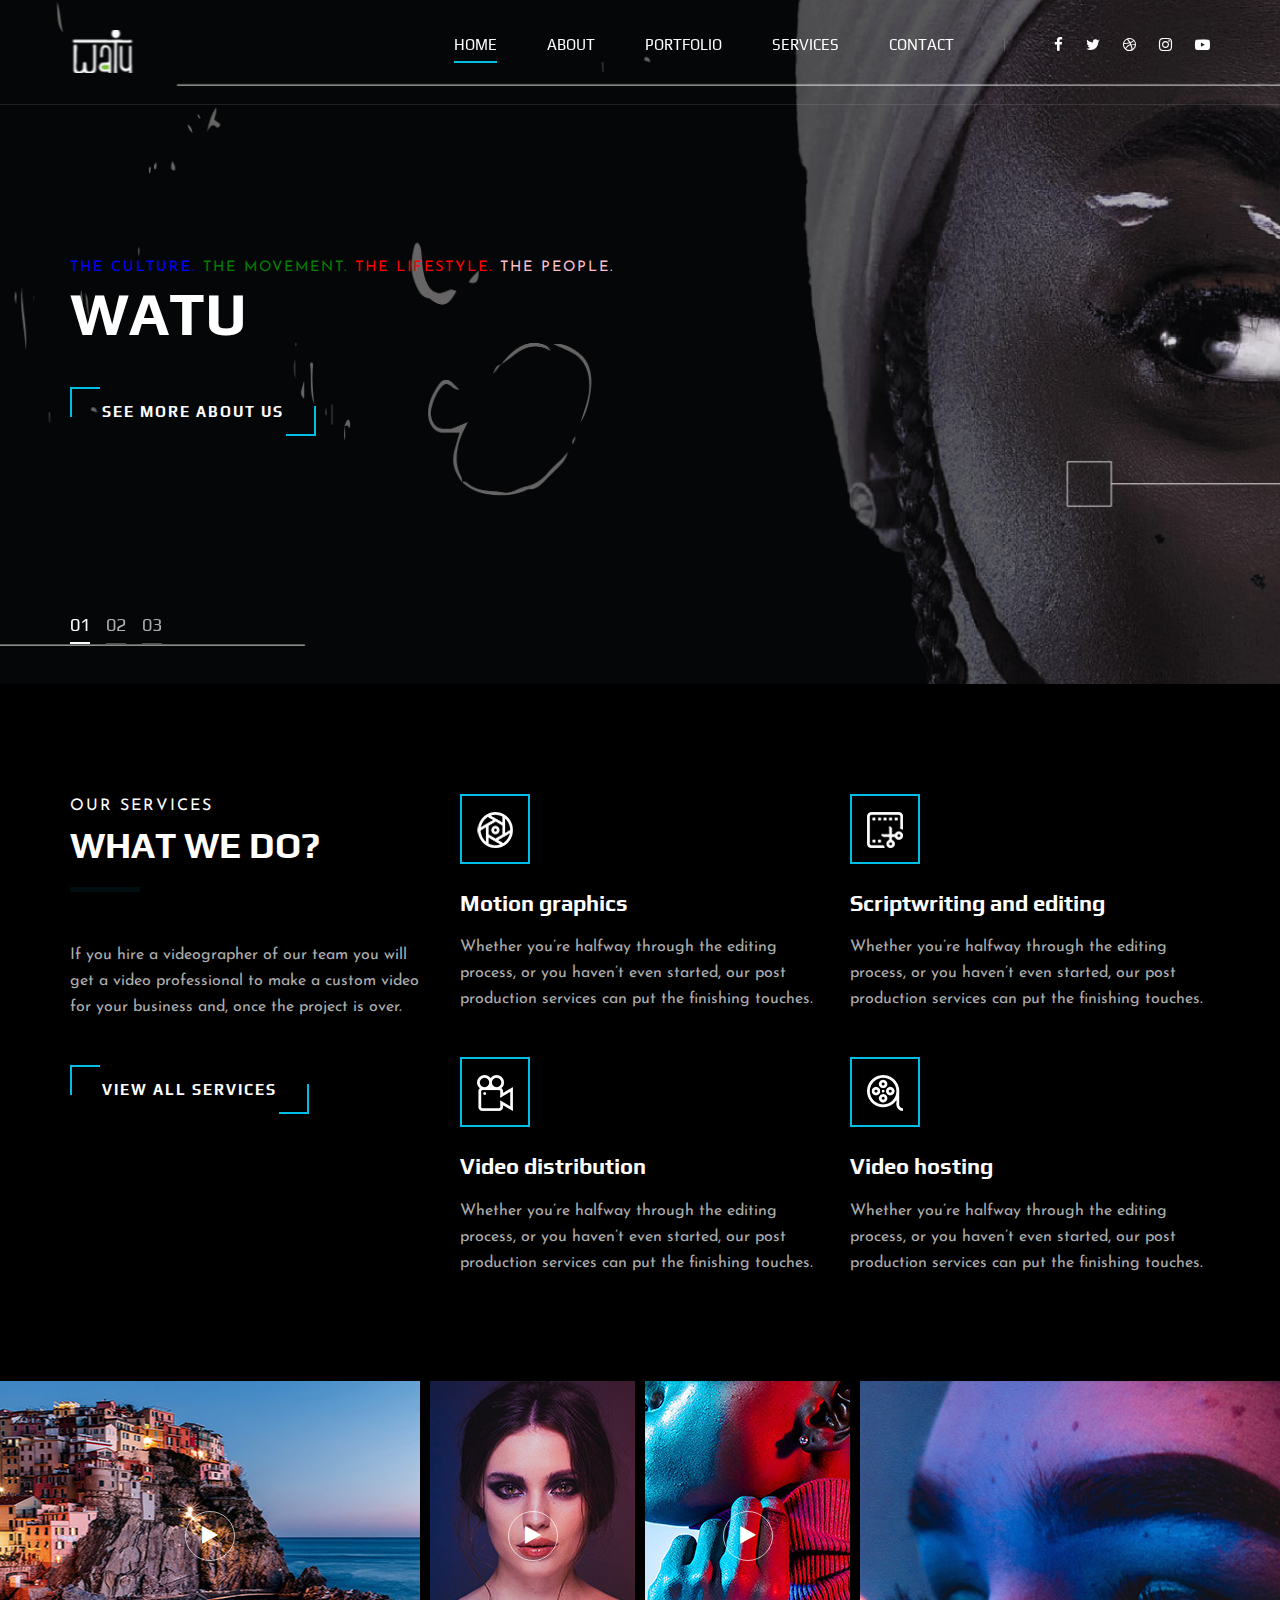
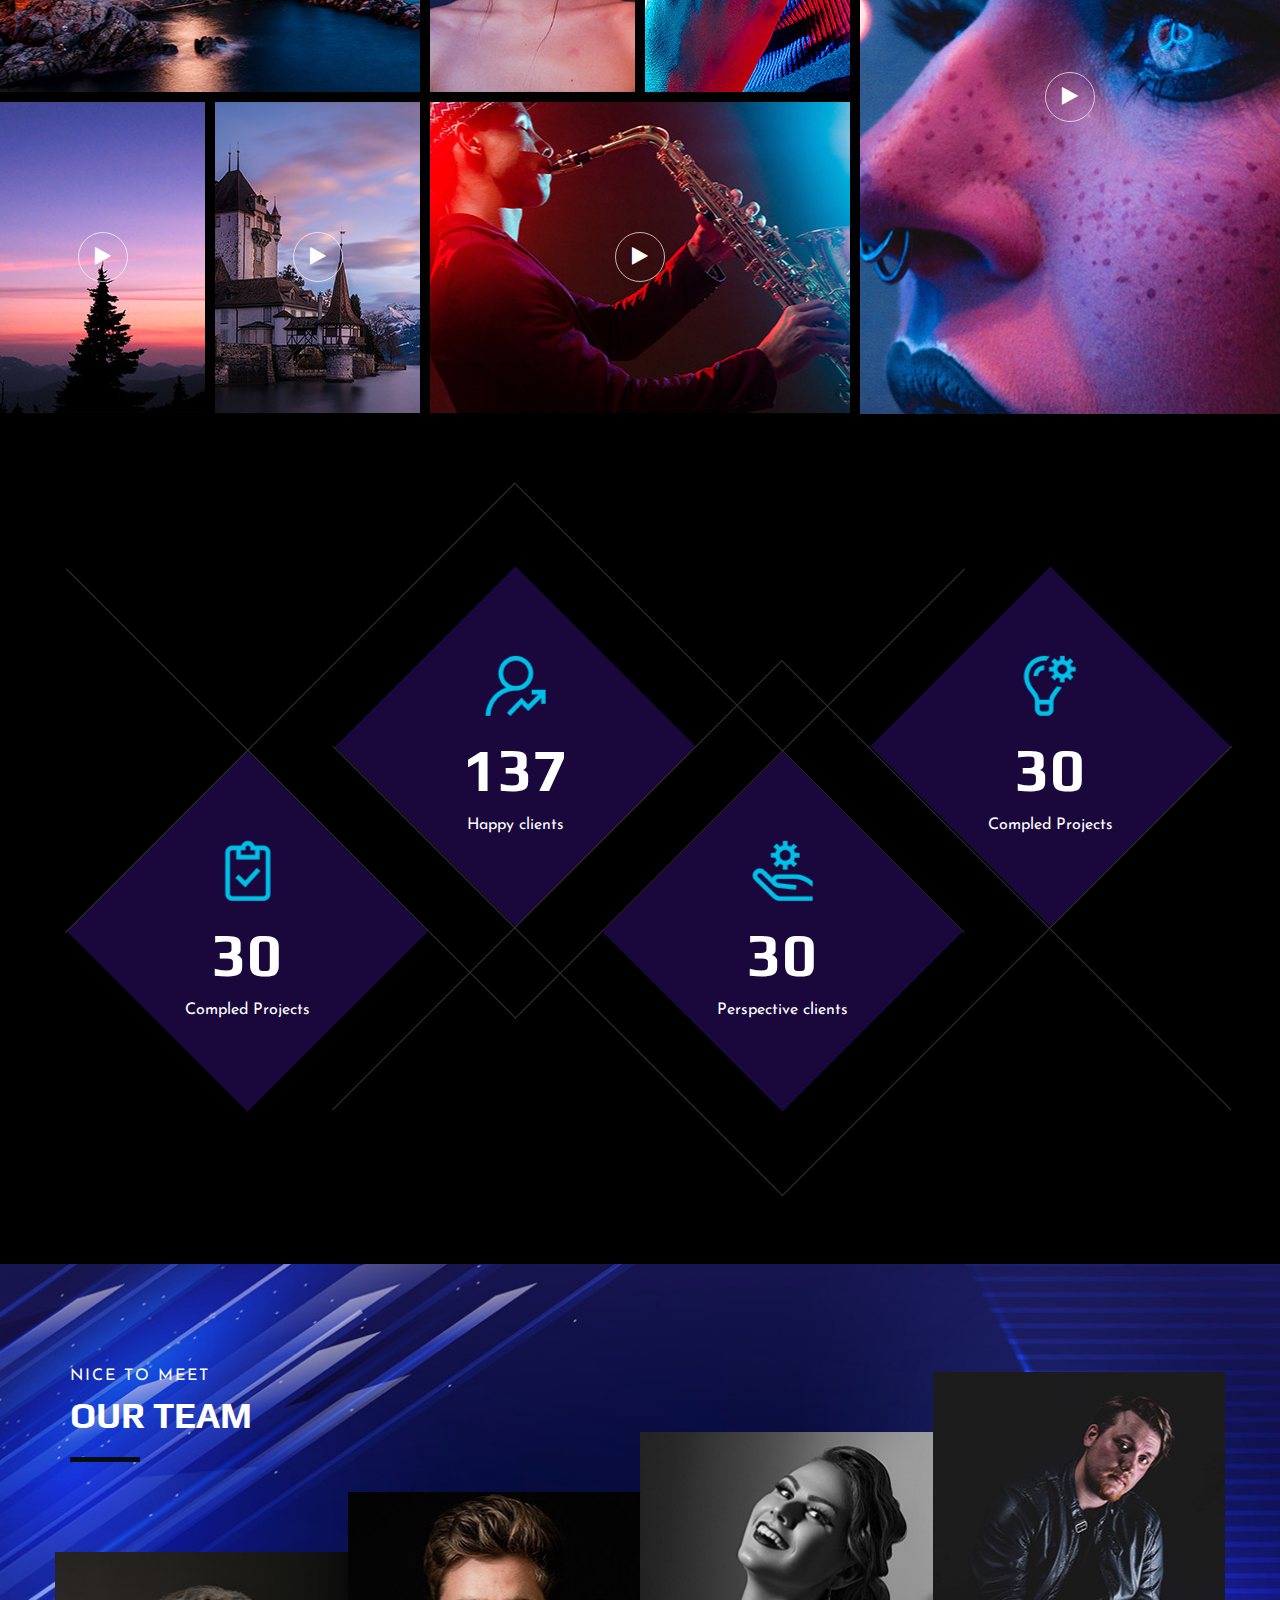
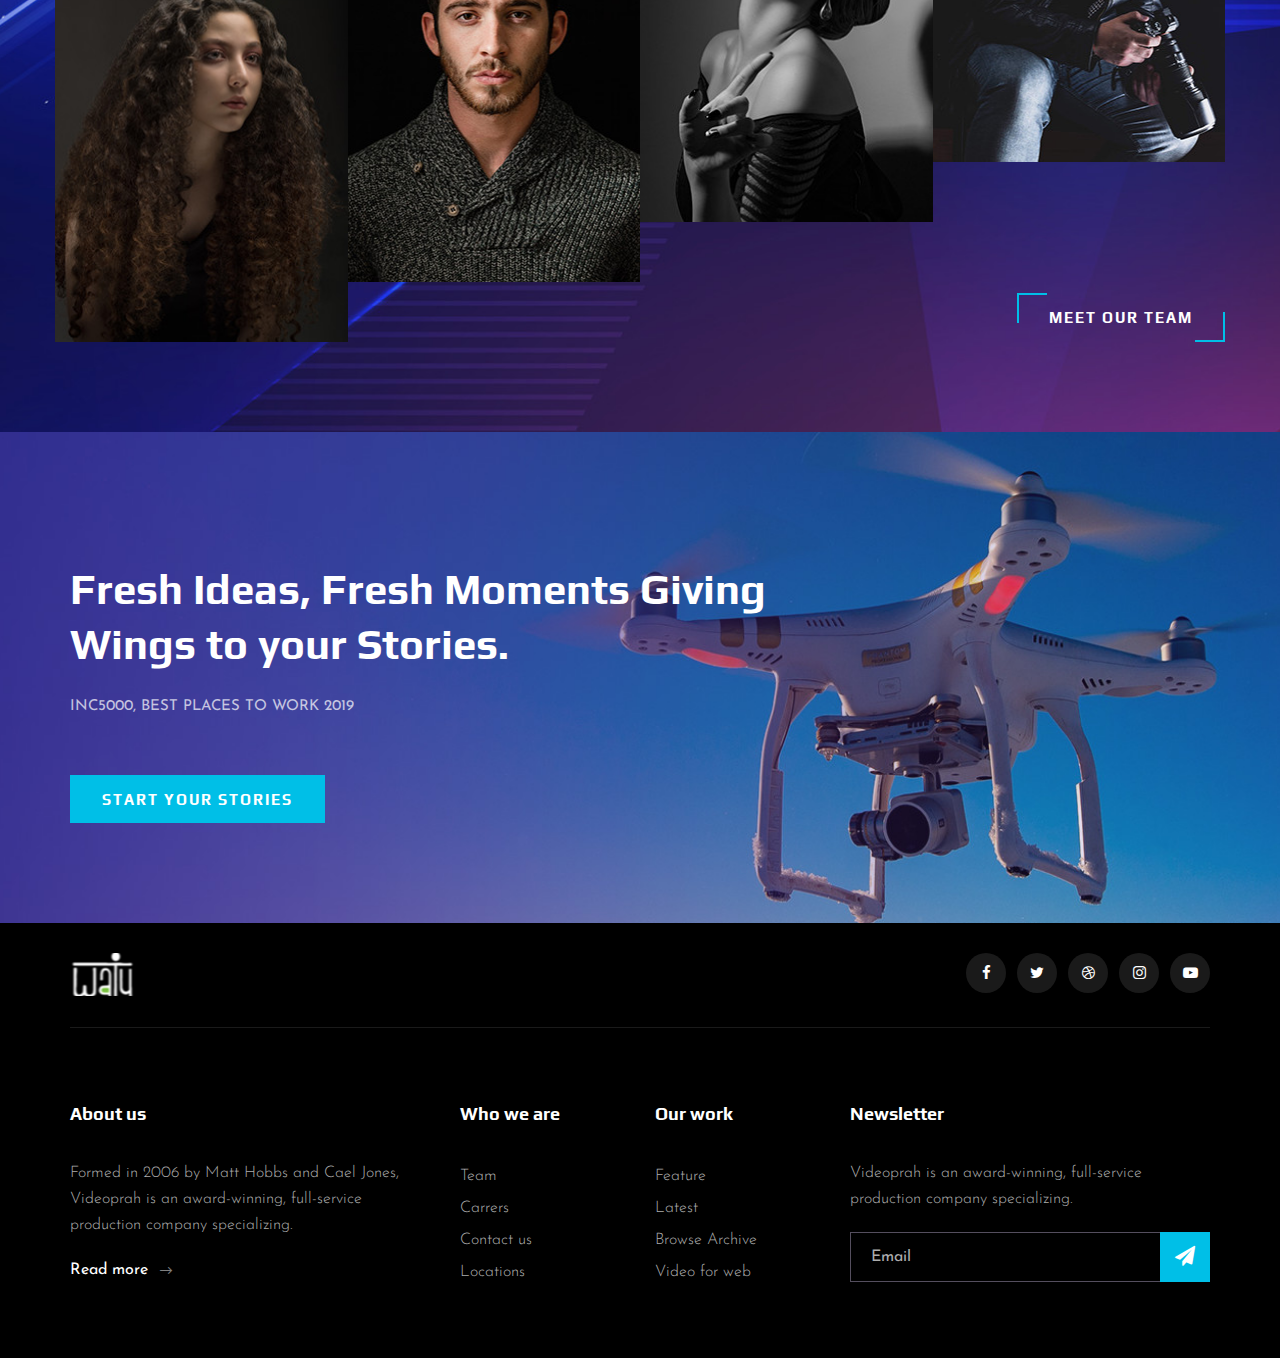
==== commit 87288366: "reupdated title page" ====
--- a/index.html
+++ b/index.html
@@ -82,7 +82,7 @@
                     <div class="row">
                         <div class="col-lg-6">
                             <div class="hero__text multi_color_text">
-                                <!-- <span>THE CULTURE. THE MOVEMENT. THE LIFESTYLE. THE PEOPLE</span> -->
+                                <!-- <span>THE CULTURE THE MOVEMENT. THE LIFESTYLE. THE PEOPLE</span> -->
                                 <!-- <span class="multi-color-text">THE CULTURE. THE MOVEMENT. THE LIFESTYLE. THE
                                     PEOPLE.</span> -->
                                 <!-- To have all the words in different spans appear as one continuous sentence without line breaks, 
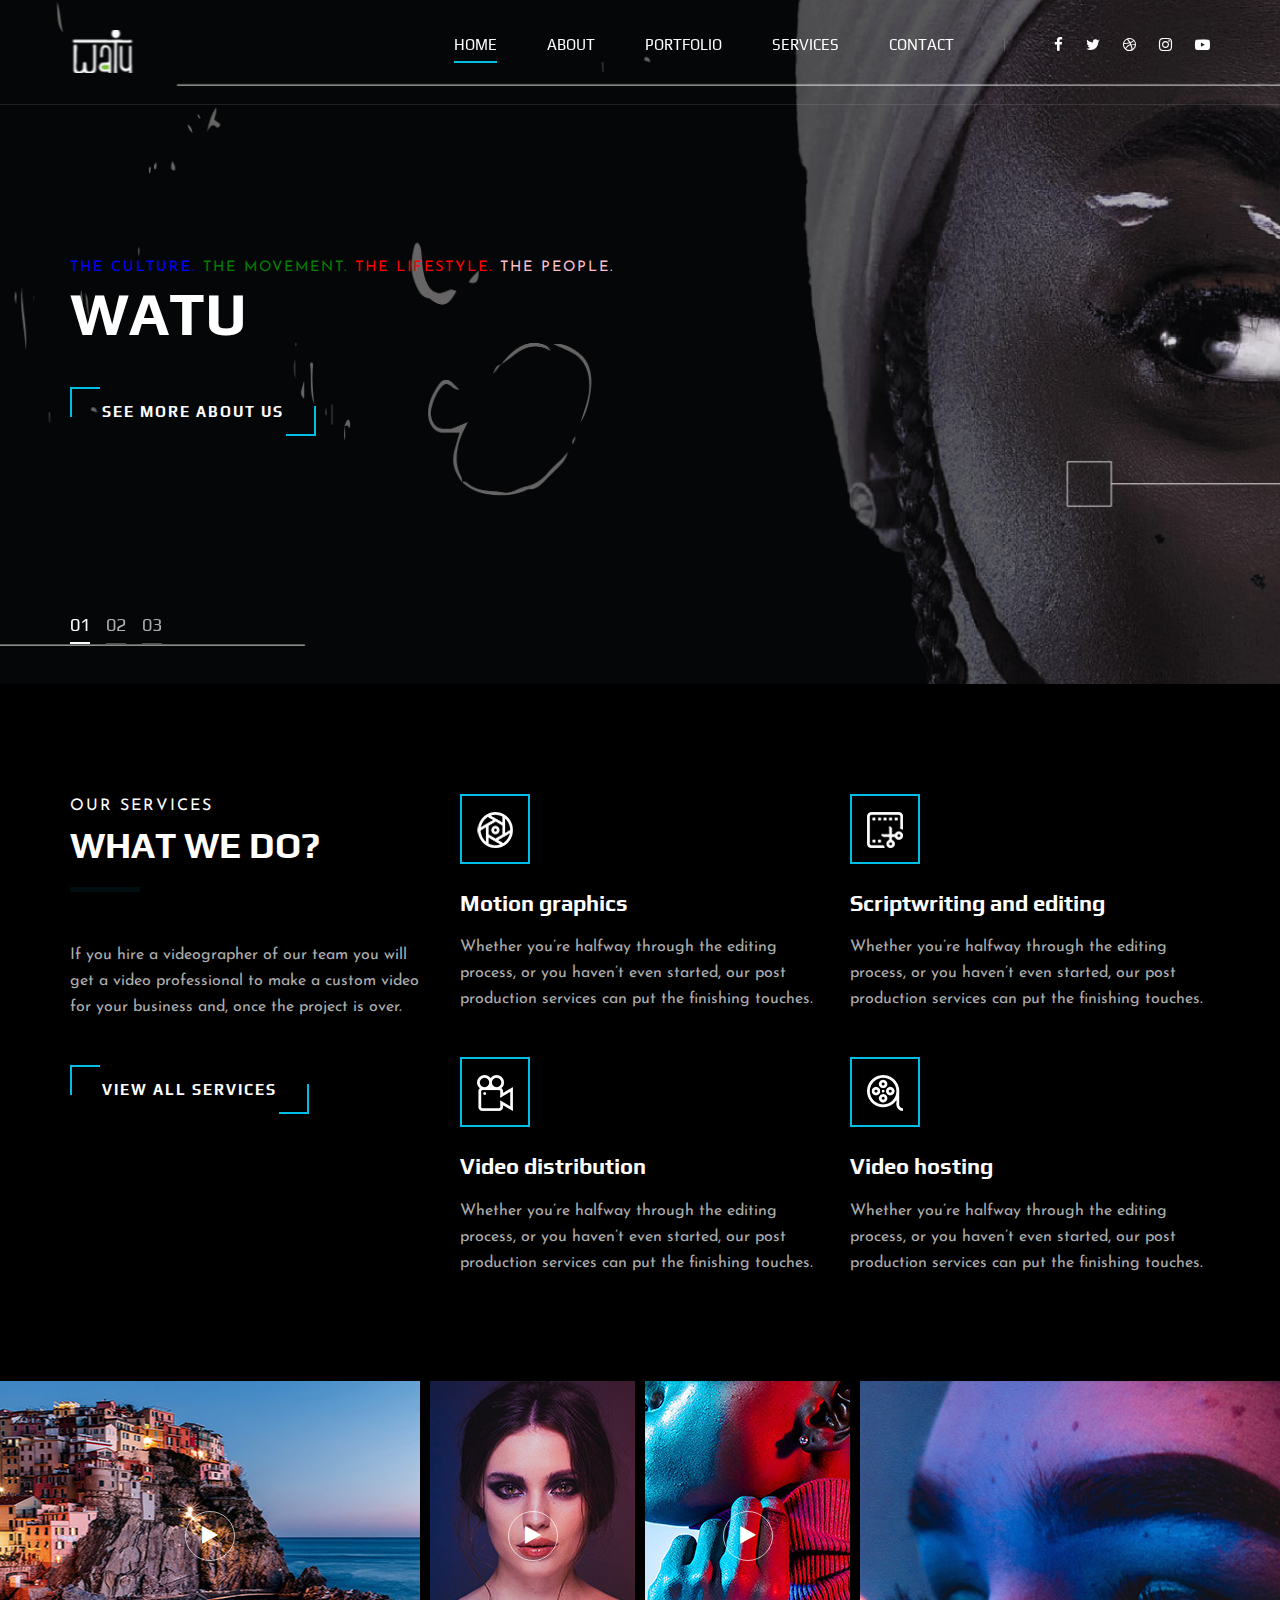
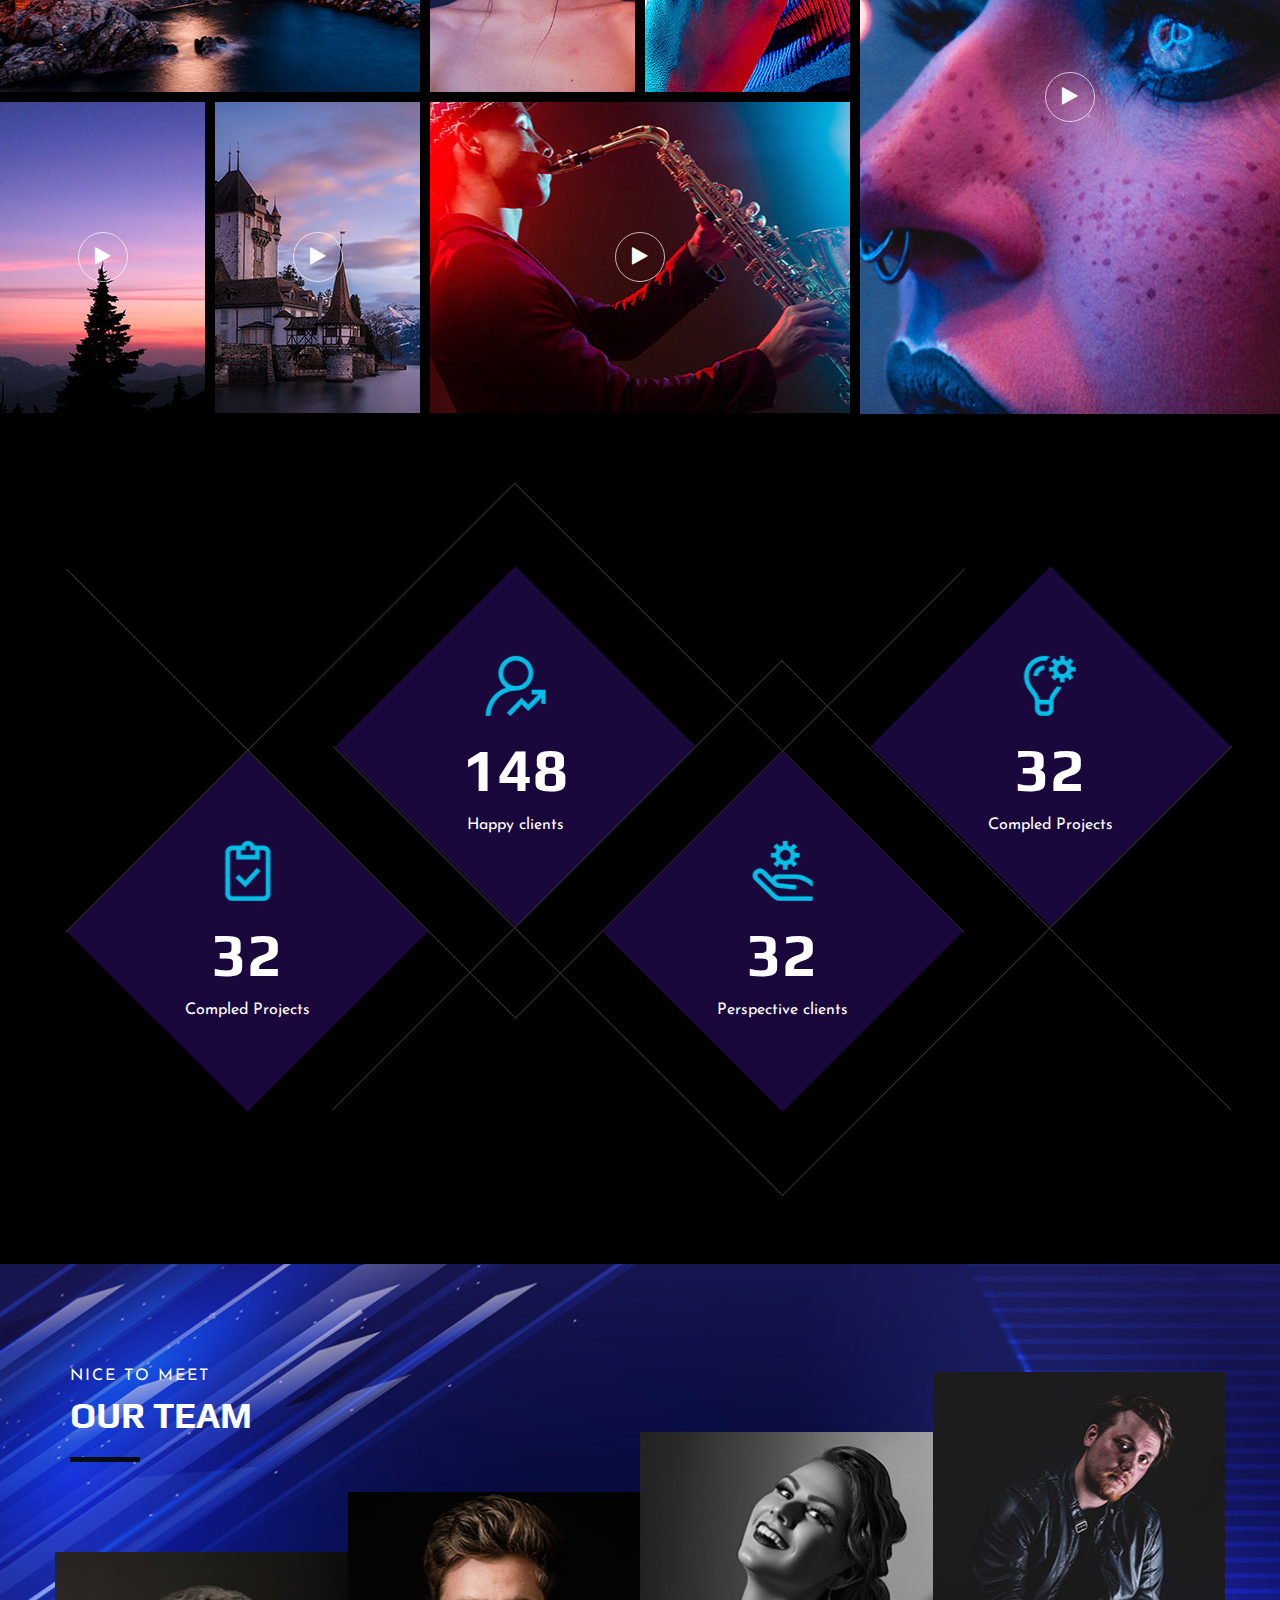
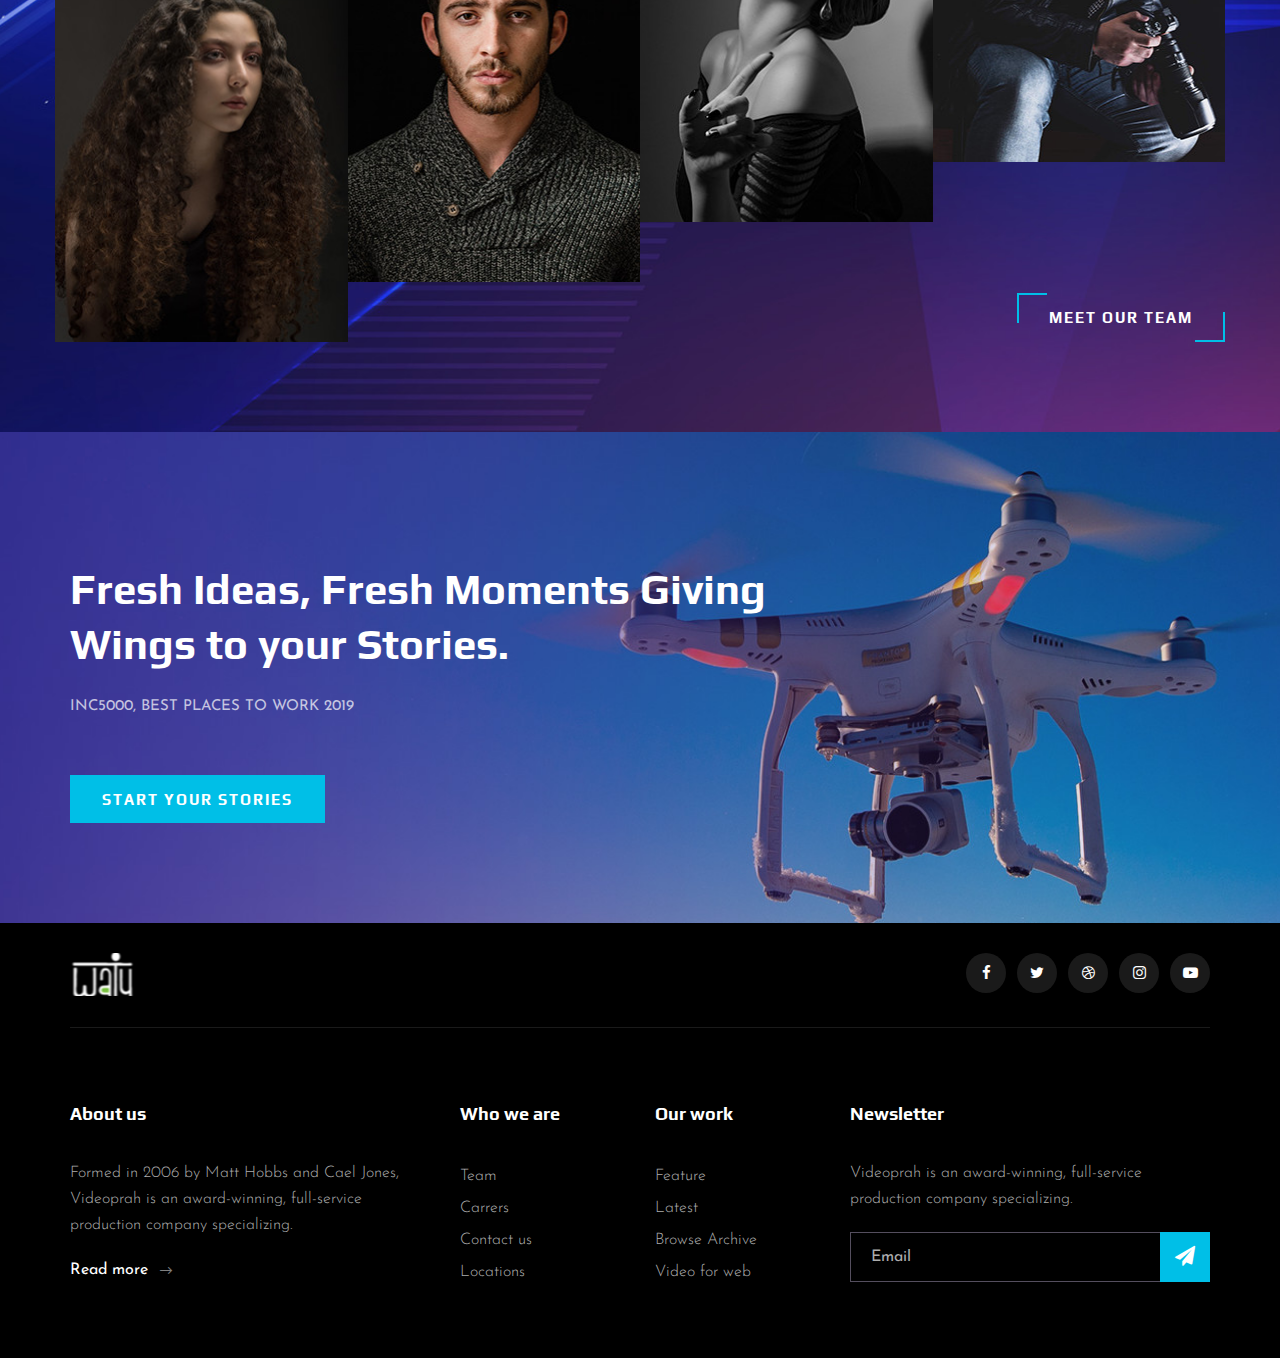
==== commit 14f4c7ad: "solving deployment changes" ====
--- a/index.html
+++ b/index.html
@@ -72,7 +72,7 @@
             <div id="mobile-menu-wrap"></div>
         </div>
     </header>
-    <!-- Header End -->
+    <!-- Header End  -->
 
     <!-- Hero Section Begin -->
     <section class="hero">
